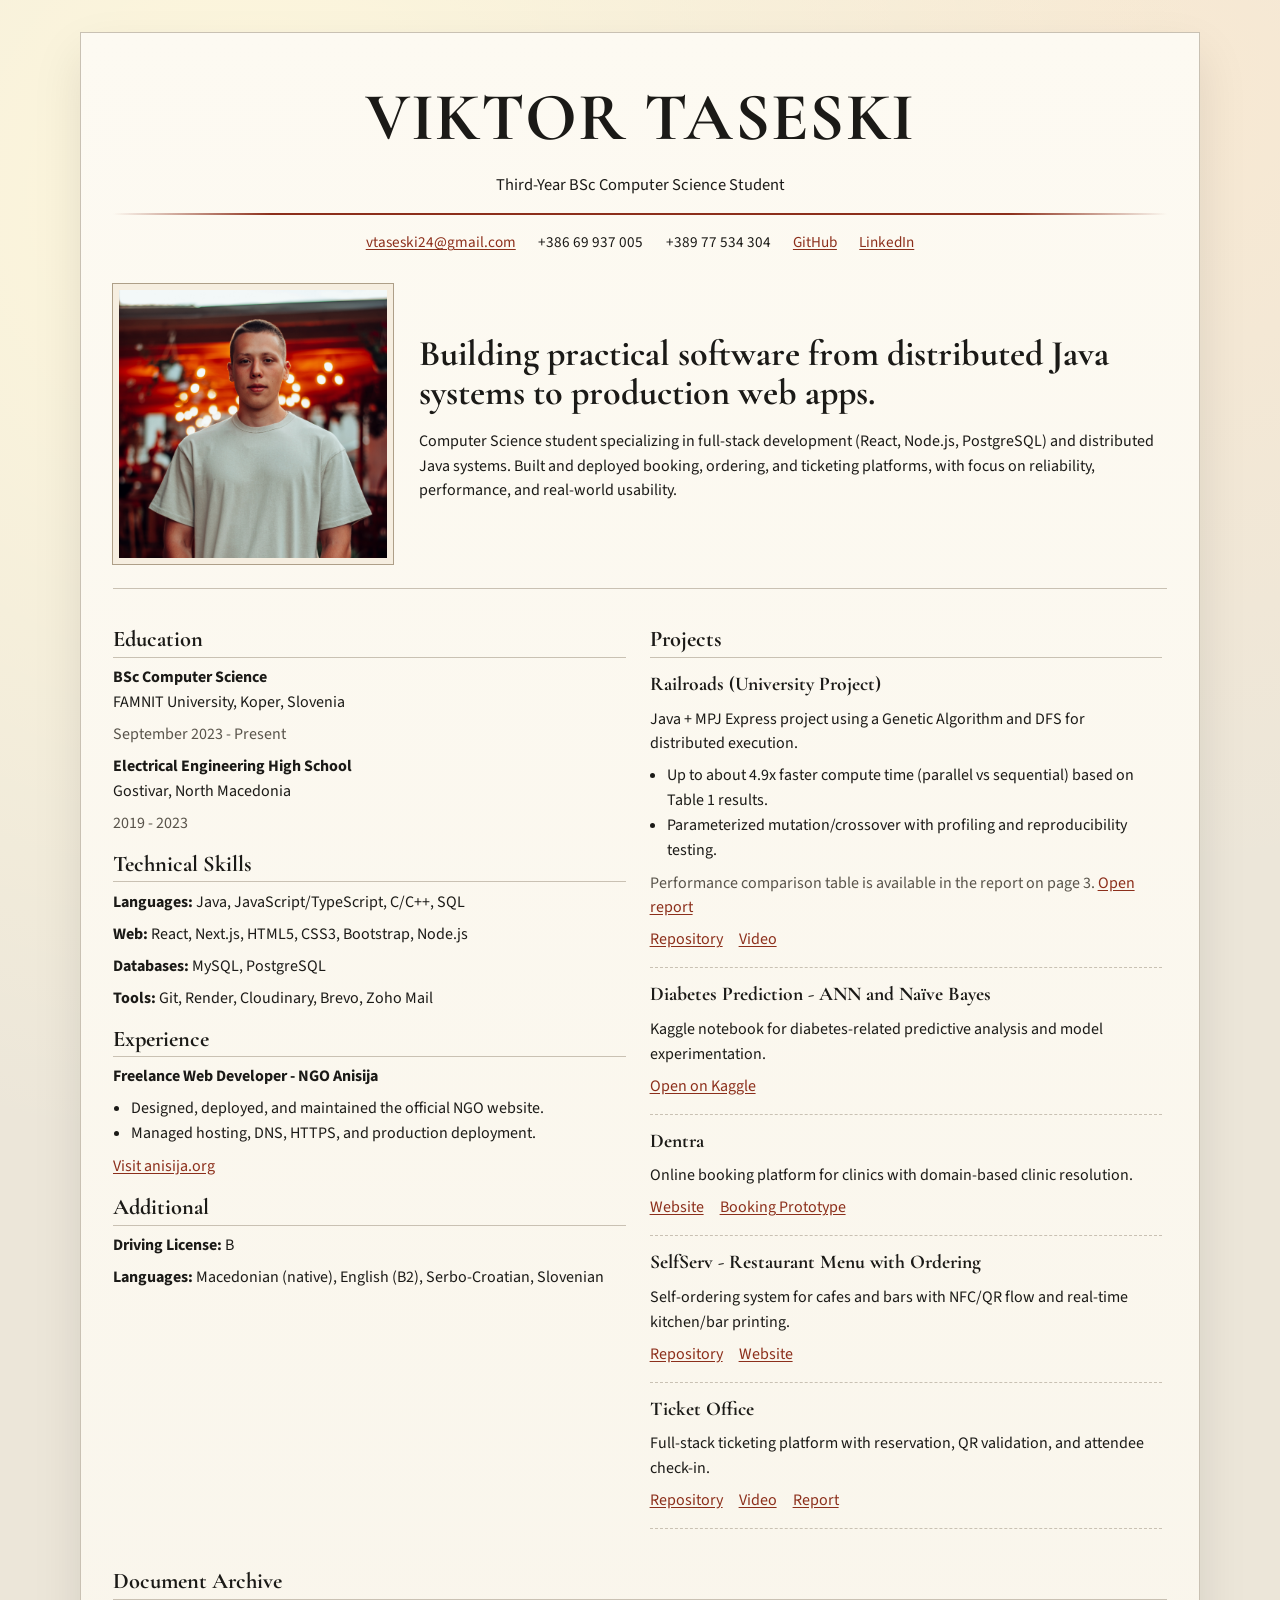
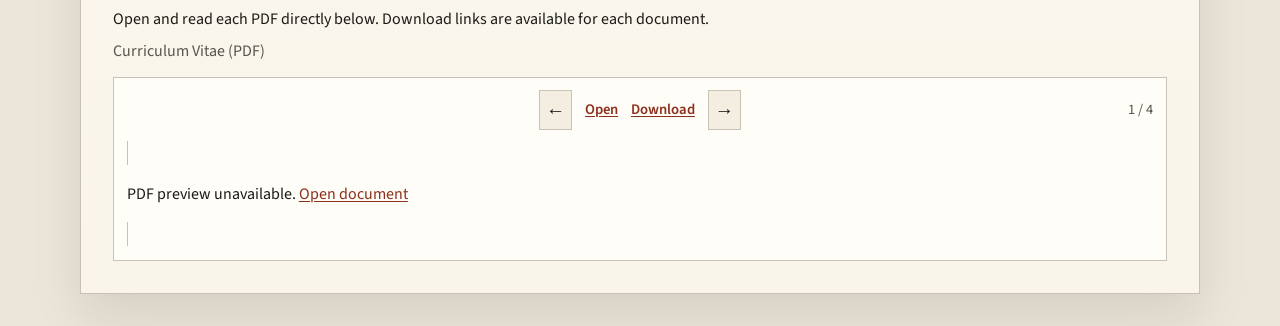
==== index.html @ 5713f364 "Streamline projects presentation" ====
<!doctype html>
<html lang="en">

<head>
  <meta charset="UTF-8" />
  <meta name="viewport" content="width=device-width, initial-scale=1.0" />
  <title>Viktor Taseski | Resume</title>
  <meta name="description"
    content="Viktor Taseski - Third-year BSc Computer Science student focused on full-stack and distributed systems engineering." />
  <link rel="preconnect" href="https://fonts.googleapis.com" />
  <link rel="preconnect" href="https://fonts.gstatic.com" crossorigin />
  <link
    href="https://fonts.googleapis.com/css2?family=Cormorant+Garamond:wght@500;600;700&family=Source+Sans+3:wght@400;500;600&display=swap"
    rel="stylesheet" />
  <link rel="stylesheet" href="styles.css" />
</head>

<body>
  <main class="paper">
    <header class="masthead reveal">
      <h1>Viktor Taseski</h1>
      <p class="tagline">Third-Year BSc Computer Science Student</p>
      <div class="divider"></div>
      <div class="contact-row">
        <a href="mailto:vtaseski24@gmail.com">vtaseski24@gmail.com</a>
        <span>+386 69 937 005</span>
        <span>+389 77 534 304</span>
        <a href="https://github.com/viktortaseski" target="_blank" rel="noopener noreferrer">GitHub</a>
        <a href="https://linkedin.com/in/viktor-taseski-247a9b324" target="_blank"
          rel="noopener noreferrer">LinkedIn</a>
      </div>
    </header>

    <section class="lead reveal">
      <img src="assets/profile.jpg" alt="Portrait of Viktor Taseski" class="profile" />
      <article>
        <h2>Building practical software from distributed Java systems to production web apps.</h2>
        <p>
          Computer Science student specializing in full-stack development (React, Node.js, PostgreSQL)
          and distributed Java systems. Built and deployed booking, ordering, and ticketing platforms,
          with focus on reliability, performance, and real-world usability.
        </p>
      </article>
    </section>

    <section class="columns reveal">
      <article class="column">
        <h3>Education</h3>
        <p><strong>BSc Computer Science</strong><br />FAMNIT University, Koper, Slovenia</p>
        <p class="muted">September 2023 - Present</p>
        <p><strong>Electrical Engineering High School</strong><br />Gostivar, North Macedonia</p>
        <p class="muted">2019 - 2023</p>

        <h3>Technical Skills</h3>
        <p><strong>Languages:</strong> Java, JavaScript/TypeScript, C/C++, SQL</p>
        <p><strong>Web:</strong> React, Next.js, HTML5, CSS3, Bootstrap, Node.js</p>
        <p><strong>Databases:</strong> MySQL, PostgreSQL</p>
        <p><strong>Tools:</strong> Git, Render, Cloudinary, Brevo, Zoho Mail</p>

        <h3>Experience</h3>
        <p><strong>Freelance Web Developer - NGO Anisija</strong></p>
        <ul>
          <li>Designed, deployed, and maintained the official NGO website.</li>
          <li>Managed hosting, DNS, HTTPS, and production deployment.</li>
        </ul>
        <p class="link-row">
          <a href="https://anisija.org/" target="_blank" rel="noopener noreferrer">Visit anisija.org</a>
        </p>

        <h3>Additional</h3>
        <p><strong>Driving License:</strong> B</p>
        <p><strong>Languages:</strong> Macedonian (native), English (B2), Serbo-Croatian, Slovenian</p>
      </article>

      <article class="column">
        <h3>Projects</h3>
        <div class="project">
          <h4>Railroads (University Project)</h4>
          <p>Java + MPJ Express project using a Genetic Algorithm and DFS for distributed execution.</p>
          <ul>
            <li>Up to about 4.9x faster compute time (parallel vs sequential) based on Table 1 results.</li>
            <li>Parameterized mutation/crossover with profiling and reproducibility testing.</li>
          </ul>
          <p class="muted">
            Performance comparison table is available in the report on page 3.
            <a href="assets/docs/Report_Railroads.pdf#page=3" target="_blank" rel="noopener noreferrer">Open report</a>
          </p>
          <p class="link-row">
            <a href="https://github.com/viktortaseski/Railroads" target="_blank"
              rel="noopener noreferrer">Repository</a>
            <a href="https://www.youtube.com/watch?v=1HUcuTYmTCM" target="_blank" rel="noopener noreferrer">Video</a>
          </p>
        </div>

        <div class="project">
          <h4>Diabetes Prediction - ANN and Naïve Bayes</h4>
          <p>Kaggle notebook for diabetes-related predictive analysis and model experimentation.</p>
          <p class="link-row">
            <a href="https://www.kaggle.com/code/viktortaseski/diabetes-osupr" target="_blank"
              rel="noopener noreferrer">Open on Kaggle</a>
          </p>
        </div>

        <div class="project">
          <h4>Dentra</h4>
          <p>Online booking platform for clinics with domain-based clinic resolution.</p>
          <p class="link-row">
            <a href="https://www.dentra.mk/" target="_blank" rel="noopener noreferrer">Website</a>
            <a href="https://vivadent.onrender.com/" target="_blank" rel="noopener noreferrer">Booking Prototype</a>
          </p>
        </div>

        <div class="project">
          <h4>SelfServ - Restaurant Menu with Ordering</h4>
          <p>Self-ordering system for cafes and bars with NFC/QR flow and real-time kitchen/bar printing.</p>
          <p class="link-row">
            <a href="https://github.com/viktortaseski/SelfServ" target="_blank" rel="noopener noreferrer">Repository</a>
            <a href="https://selfserv-web.onrender.com/?token=TzqCtkeq4Hy5r5C6" target="_blank"
              rel="noopener noreferrer">Website</a>
          </p>
        </div>

        <div class="project">
          <h4>Ticket Office</h4>
          <p>Full-stack ticketing platform with reservation, QR validation, and attendee check-in.</p>
          <p class="link-row">
            <a href="https://github.com/viktortaseski/TicketOffice" target="_blank"
              rel="noopener noreferrer">Repository</a>
            <a href="https://www.youtube.com/watch?v=tvQAwN2jHxw" target="_blank" rel="noopener noreferrer">Video</a>
            <a href="assets/docs/TicketOffice_Report.pdf" target="_blank" rel="noopener noreferrer">Report</a>
          </p>
        </div>
      </article>
    </section>

    <section class="documents reveal">
      <div class="documents-intro">
        <h3>Document Archive</h3>
        <p>Open and read each PDF directly below. Download links are available for each document.</p>
        <p class="muted" id="doc-title">Curriculum Vitae (PDF)</p>
      </div>
      <article class="doc-carousel" id="doc-carousel">
        <div class="doc-tools">
          <button class="doc-nav" id="doc-prev" type="button" aria-label="Previous PDF">&#8592;</button>
          <a id="doc-open" href="assets/docs/Viktor_Taseski_CV.pdf" target="_blank" rel="noopener noreferrer">Open</a>
          <a id="doc-download" href="assets/docs/Viktor_Taseski_CV.pdf" download="Viktor_Taseski_CV.pdf">Download</a>
          <button class="doc-nav" id="doc-next" type="button" aria-label="Next PDF">&#8594;</button>
          <span class="doc-count" id="doc-count">1 / 4</span>
        </div>
        <object id="doc-viewer" data="assets/docs/Viktor_Taseski_CV.pdf" type="application/pdf" class="pdf-viewer">
          <p>
            PDF preview unavailable.
            <a id="doc-fallback-link" href="assets/docs/Viktor_Taseski_CV.pdf" target="_blank"
              rel="noopener noreferrer">Open document</a>
          </p>
        </object>
      </article>
    </section>
  </main>

  <script>
    (function () {
      const docs = [
        {
          title: "Curriculum Vitae (PDF)",
          url: "assets/docs/Viktor_Taseski_CV.pdf",
          filename: "Viktor_Taseski_CV.pdf"
        },
        {
          title: "Court Case Management System - SRS (PDF)",
          url: "assets/docs/SRS_Court_Case_Management_System.pdf",
          filename: "SRS_Court_Case_Management_System.pdf"
        },
        {
          title: "Railroads - Project Report (PDF)",
          url: "assets/docs/Report_Railroads.pdf",
          filename: "Report_Railroads.pdf"
        },
        {
          title: "Ticket Office - Project Report (PDF)",
          url: "assets/docs/TicketOffice_Report.pdf",
          filename: "TicketOffice_Report.pdf"
        }
      ];

      const viewer = document.getElementById("doc-viewer");
      const title = document.getElementById("doc-title");
      const open = document.getElementById("doc-open");
      const download = document.getElementById("doc-download");
      const count = document.getElementById("doc-count");
      const fallback = document.getElementById("doc-fallback-link");
      const prev = document.getElementById("doc-prev");
      const next = document.getElementById("doc-next");
      const carousel = document.getElementById("doc-carousel");

      let current = 0;
      let touchStartX = null;
      const swipeThreshold = 45;

      function render(index) {
        const doc = docs[index];
        viewer.setAttribute("data", doc.url);
        title.textContent = doc.title;
        open.setAttribute("href", doc.url);
        download.setAttribute("href", doc.url);
        download.setAttribute("download", doc.filename);
        fallback.setAttribute("href", doc.url);
        count.textContent = (index + 1) + " / " + docs.length;
      }

      function shift(step) {
        current = (current + step + docs.length) % docs.length;
        render(current);
      }

      prev.addEventListener("click", function () {
        shift(-1);
      });

      next.addEventListener("click", function () {
        shift(1);
      });

      carousel.addEventListener("touchstart", function (event) {
        touchStartX = event.changedTouches[0].screenX;
      }, { passive: true });

      carousel.addEventListener("touchend", function (event) {
        if (touchStartX === null) {
          return;
        }
        const delta = event.changedTouches[0].screenX - touchStartX;
        if (Math.abs(delta) > swipeThreshold) {
          shift(delta > 0 ? -1 : 1);
        }
        touchStartX = null;
      }, { passive: true });
    })();
  </script>
</body>

</html>
---- styles.css ----
:root {
  --paper: #f9f5eb;
  --ink: #1b1a17;
  --muted: #59544b;
  --accent: #8c2f1b;
  --border: #c9c1b3;
  --shadow: rgba(16, 13, 10, 0.1);
}

* {
  box-sizing: border-box;
}

body {
  margin: 0;
  color: var(--ink);
  background:
    radial-gradient(circle at 20% 10%, #fff8dd 0%, transparent 48%),
    radial-gradient(circle at 90% 5%, #f8e9d3 0%, transparent 36%),
    #ece6d9;
  font-family: "Source Sans 3", "Trebuchet MS", sans-serif;
  line-height: 1.55;
}

.paper {
  width: min(1120px, 92vw);
  margin: 2rem auto;
  padding: 2rem;
  background: linear-gradient(180deg, #fdfaf2 0%, var(--paper) 100%);
  border: 1px solid var(--border);
  box-shadow: 0 22px 46px var(--shadow);
}

.masthead {
  text-align: center;
}

.edition {
  margin: 0;
  letter-spacing: 0.14em;
  text-transform: uppercase;
  color: var(--muted);
  font-size: 0.78rem;
}

h1,
h2,
h3,
h4 {
  font-family: "Cormorant Garamond", Georgia, serif;
  margin: 0;
}

h1 {
  font-size: clamp(2.4rem, 5.3vw, 4.4rem);
  letter-spacing: 0.02em;
  text-transform: uppercase;
}

.tagline {
  margin: 0.2rem 0 0;
  font-size: 1.03rem;
}

.divider {
  height: 2px;
  background: linear-gradient(90deg, transparent 0%, var(--accent) 15%, var(--accent) 85%, transparent 100%);
  margin: 0.9rem 0 1rem;
}

.contact-row {
  display: flex;
  flex-wrap: wrap;
  justify-content: center;
  gap: 0.8rem 1.4rem;
  font-size: 0.95rem;
}

a {
  color: var(--accent);
  text-underline-offset: 2px;
}

.lead {
  margin-top: 1.8rem;
  display: grid;
  grid-template-columns: minmax(220px, 280px) 1fr;
  gap: 1.6rem;
  align-items: center;
  padding-bottom: 1.5rem;
  border-bottom: 1px solid var(--border);
}

.profile {
  width: 100%;
  max-width: 280px;
  aspect-ratio: 1 / 1;
  object-fit: cover;
  object-position: center;
  border: 6px solid #f3ebdc;
  outline: 1px solid #ad9e86;
  filter: saturate(0.95) contrast(1.03);
}

.kicker {
  margin: 0;
  font-size: 0.8rem;
  letter-spacing: 0.1em;
  text-transform: uppercase;
  color: var(--muted);
}

.lead h2 {
  margin-top: 0.35rem;
  font-size: clamp(1.55rem, 3.3vw, 2.25rem);
  line-height: 1.1;
}

.columns {
  margin-top: 1.4rem;
  display: grid;
  grid-template-columns: repeat(2, minmax(0, 1fr));
  gap: 1.2rem;
}

.column {
  padding-right: 0.3rem;
}

.column h3 {
  margin: 0.7rem 0 0.3rem;
  font-size: 1.4rem;
  border-bottom: 1px solid var(--border);
}

.column p {
  margin: 0.45rem 0;
}

.muted {
  color: var(--muted);
}

.project {
  margin: 0.7rem 0;
  padding-bottom: 0.5rem;
  border-bottom: 1px dashed var(--border);
}

.project h4,
.doc-head h4 {
  font-size: 1.22rem;
}

.project ul,
.column ul {
  margin: 0.3rem 0 0.5rem 1.1rem;
  padding: 0;
}

.link-row {
  display: flex;
  flex-wrap: wrap;
  gap: 0.65rem 1rem;
}

.documents {
  margin-top: 1.5rem;
}

.documents-intro {
  margin-bottom: 0.8rem;
}

.documents-intro h3 {
  margin: 0 0 0.3rem;
  font-size: 1.4rem;
  border-bottom: 1px solid var(--border);
}

.documents-intro p {
  margin: 0.45rem 0;
}

.doc-carousel {
  border: 1px solid var(--border);
  background: #fffdf8;
  padding: 0.8rem;
}

.doc-head {
  display: grid;
  grid-template-columns: 44px 1fr 44px;
  align-items: center;
  gap: 0.7rem;
  margin-bottom: 0.65rem;
}

.doc-nav {
  border: 1px solid var(--border);
  background: #f4eee1;
  color: var(--ink);
  cursor: pointer;
  height: 40px;
  font-size: 1.2rem;
  line-height: 1;
}

.doc-nav:hover {
  background: #ede3d0;
}

.doc-tools {
  display: grid;
  grid-template-columns: 1fr auto auto auto auto 1fr;
  align-items: center;
  column-gap: 0.8rem;
  row-gap: 0.5rem;
  margin-bottom: 0.65rem;
}

.doc-tools a {
  white-space: nowrap;
  font-size: 0.92rem;
  font-weight: 600;
}

.doc-tools> :nth-child(1) {
  grid-column: 2;
}

.doc-tools> :nth-child(2) {
  grid-column: 3;
}

.doc-tools> :nth-child(3) {
  grid-column: 4;
}

.doc-tools> :nth-child(4) {
  grid-column: 5;
}

.doc-count {
  grid-column: 6;
  justify-self: end;
  margin-left: 0;
  font-size: 0.9rem;
  color: var(--muted);
}

.pdf-viewer {
  width: 100%;
  height: 800px;
  border: 1px solid var(--border);
  background: #f5f0e5;
}

.reveal {
  opacity: 0;
  transform: translateY(8px);
  animation: reveal 0.55s ease forwards;
}

.lead.reveal {
  animation-delay: 0.12s;
}

.columns.reveal {
  animation-delay: 0.22s;
}

.documents.reveal {
  animation-delay: 0.32s;
}

@keyframes reveal {
  to {
    opacity: 1;
    transform: translateY(0);
  }
}

@media (max-width: 1024px) {
  .columns {
    grid-template-columns: repeat(2, minmax(0, 1fr));
  }
}

@media (max-width: 760px) {
  .paper {
    margin: 1rem auto;
    padding: 1.05rem;
  }

  .lead {
    grid-template-columns: 1fr;
    justify-items: center;
    text-align: center;
  }

  .columns {
    grid-template-columns: 1fr;
  }

  .contact-row {
    gap: 0.3rem 0.8rem;
  }

  .doc-head {
    grid-template-columns: 38px 1fr 38px;
  }

  .pdf-viewer {
    height: 460px;
  }

  .doc-count {
    grid-column: 1 / -1;
    justify-self: end;
  }
}
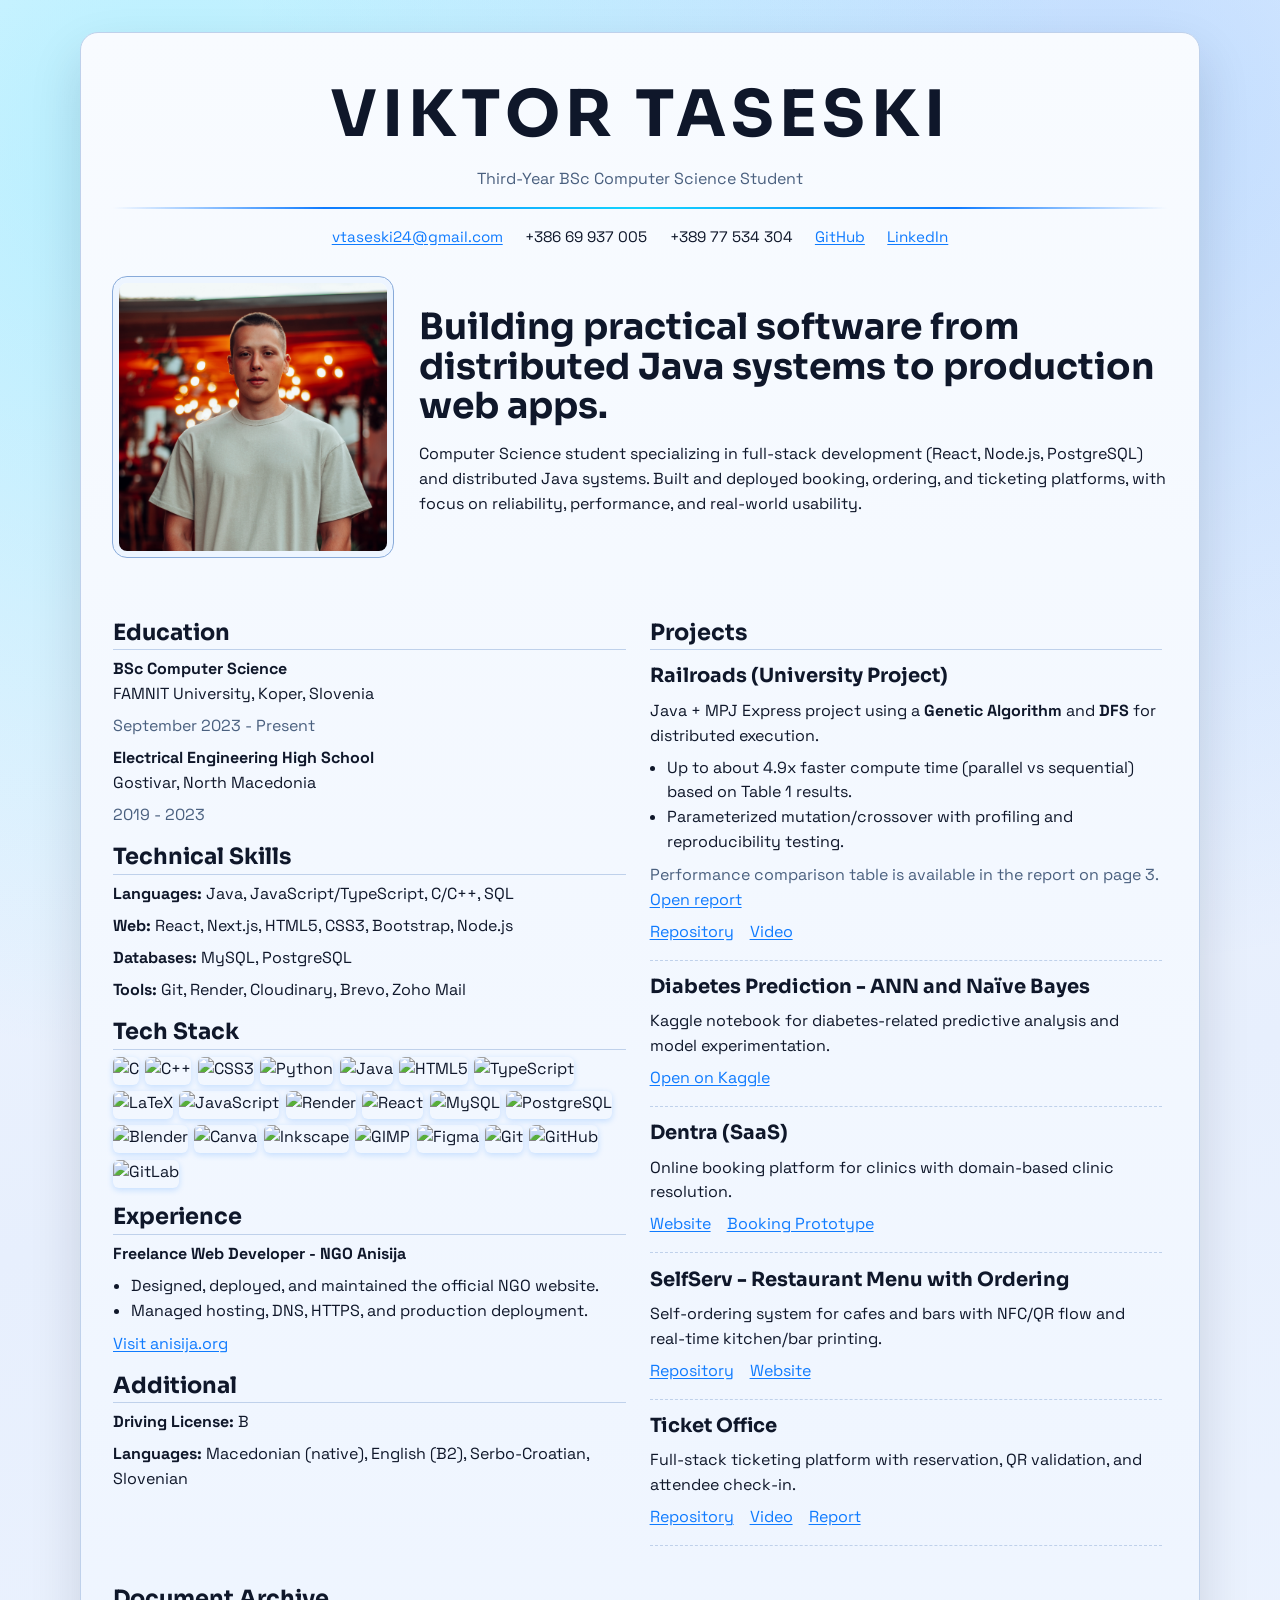
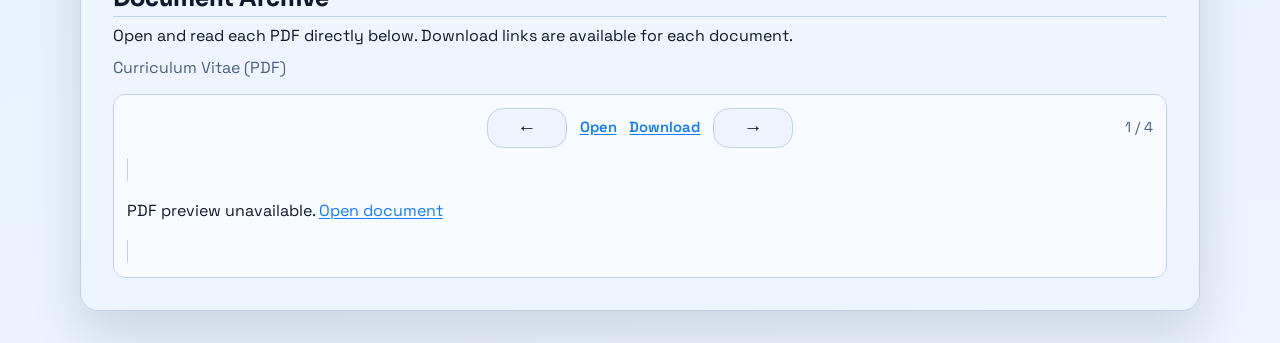
==== commit 34536e80: "new version" ====
--- a/index.html
+++ b/index.html
@@ -10,7 +10,7 @@
   <link rel="preconnect" href="https://fonts.googleapis.com" />
   <link rel="preconnect" href="https://fonts.gstatic.com" crossorigin />
   <link
-    href="https://fonts.googleapis.com/css2?family=Cormorant+Garamond:wght@500;600;700&family=Source+Sans+3:wght@400;500;600&display=swap"
+    href="https://fonts.googleapis.com/css2?family=Sora:wght@500;600;700&family=Space+Grotesk:wght@400;500;600&display=swap"
     rel="stylesheet" />
   <link rel="stylesheet" href="styles.css" />
 </head>
@@ -57,6 +57,73 @@
         <p><strong>Databases:</strong> MySQL, PostgreSQL</p>
         <p><strong>Tools:</strong> Git, Render, Cloudinary, Brevo, Zoho Mail</p>
 
+        <h3>Tech Stack</h3>
+        <div class="tech-stack-badges" aria-label="Tech stack badges">
+          <img class="tech-badge"
+            src="https://img.shields.io/badge/c-%2300599C.svg?style=for-the-badge&logo=c&logoColor=white" alt="C"
+            loading="lazy" />
+          <img class="tech-badge"
+            src="https://img.shields.io/badge/c++-%2300599C.svg?style=for-the-badge&logo=c%2B%2B&logoColor=white"
+            alt="C++" loading="lazy" />
+          <img class="tech-badge"
+            src="https://img.shields.io/badge/css3-%231572B6.svg?style=for-the-badge&logo=css3&logoColor=white"
+            alt="CSS3" loading="lazy" />
+          <img class="tech-badge"
+            src="https://img.shields.io/badge/python-3670A0?style=for-the-badge&logo=python&logoColor=ffdd54"
+            alt="Python" loading="lazy" />
+          <img class="tech-badge"
+            src="https://img.shields.io/badge/java-%23ED8B00.svg?style=for-the-badge&logo=openjdk&logoColor=white"
+            alt="Java" loading="lazy" />
+          <img class="tech-badge"
+            src="https://img.shields.io/badge/html5-%23E34F26.svg?style=for-the-badge&logo=html5&logoColor=white"
+            alt="HTML5" loading="lazy" />
+          <img class="tech-badge"
+            src="https://img.shields.io/badge/typescript-%23007ACC.svg?style=for-the-badge&logo=typescript&logoColor=white"
+            alt="TypeScript" loading="lazy" />
+          <img class="tech-badge"
+            src="https://img.shields.io/badge/latex-%23008080.svg?style=for-the-badge&logo=latex&logoColor=white"
+            alt="LaTeX" loading="lazy" />
+          <img class="tech-badge"
+            src="https://img.shields.io/badge/javascript-%23323330.svg?style=for-the-badge&logo=javascript&logoColor=%23F7DF1E"
+            alt="JavaScript" loading="lazy" />
+          <img class="tech-badge"
+            src="https://img.shields.io/badge/Render-%46E3B7.svg?style=for-the-badge&logo=render&logoColor=white"
+            alt="Render" loading="lazy" />
+          <img class="tech-badge"
+            src="https://img.shields.io/badge/react-%2320232a.svg?style=for-the-badge&logo=react&logoColor=%2361DAFB"
+            alt="React" loading="lazy" />
+          <img class="tech-badge"
+            src="https://img.shields.io/badge/mysql-4479A1.svg?style=for-the-badge&logo=mysql&logoColor=white"
+            alt="MySQL" loading="lazy" />
+          <img class="tech-badge"
+            src="https://img.shields.io/badge/postgres-%23316192.svg?style=for-the-badge&logo=postgresql&logoColor=white"
+            alt="PostgreSQL" loading="lazy" />
+          <img class="tech-badge"
+            src="https://img.shields.io/badge/blender-%23F5792A.svg?style=for-the-badge&logo=blender&logoColor=white"
+            alt="Blender" loading="lazy" />
+          <img class="tech-badge"
+            src="https://img.shields.io/badge/Canva-%2300C4CC.svg?style=for-the-badge&logo=Canva&logoColor=white"
+            alt="Canva" loading="lazy" />
+          <img class="tech-badge"
+            src="https://img.shields.io/badge/Inkscape-e0e0e0?style=for-the-badge&logo=inkscape&logoColor=080A13"
+            alt="Inkscape" loading="lazy" />
+          <img class="tech-badge"
+            src="https://img.shields.io/badge/Gimp-657D8B?style=for-the-badge&logo=gimp&logoColor=FFFFFF" alt="GIMP"
+            loading="lazy" />
+          <img class="tech-badge"
+            src="https://img.shields.io/badge/figma-%23F24E1E.svg?style=for-the-badge&logo=figma&logoColor=white"
+            alt="Figma" loading="lazy" />
+          <img class="tech-badge"
+            src="https://img.shields.io/badge/git-%23F05033.svg?style=for-the-badge&logo=git&logoColor=white" alt="Git"
+            loading="lazy" />
+          <img class="tech-badge"
+            src="https://img.shields.io/badge/github-%23121011.svg?style=for-the-badge&logo=github&logoColor=white"
+            alt="GitHub" loading="lazy" />
+          <img class="tech-badge"
+            src="https://img.shields.io/badge/gitlab-%23181717.svg?style=for-the-badge&logo=gitlab&logoColor=white"
+            alt="GitLab" loading="lazy" />
+        </div>
+
         <h3>Experience</h3>
         <p><strong>Freelance Web Developer - NGO Anisija</strong></p>
         <ul>
@@ -76,7 +143,7 @@
         <h3>Projects</h3>
         <div class="project">
           <h4>Railroads (University Project)</h4>
-          <p>Java + MPJ Express project using a Genetic Algorithm and DFS for distributed execution.</p>
+          <p>Java + MPJ Express project using a <strong>Genetic Algorithm</strong> and <strong>DFS</strong> for distributed execution.</p>
           <ul>
             <li>Up to about 4.9x faster compute time (parallel vs sequential) based on Table 1 results.</li>
             <li>Parameterized mutation/crossover with profiling and reproducibility testing.</li>
@@ -102,7 +169,7 @@
         </div>
 
         <div class="project">
-          <h4>Dentra</h4>
+          <h4>Dentra (SaaS)</h4>
           <p>Online booking platform for clinics with domain-based clinic resolution.</p>
           <p class="link-row">
             <a href="https://www.dentra.mk/" target="_blank" rel="noopener noreferrer">Website</a>
@@ -239,4 +306,4 @@
   </script>
 </body>
 
-</html>+</html>
--- a/styles.css
+++ b/styles.css
@@ -1,10 +1,11 @@
 :root {
-  --paper: #f9f5eb;
-  --ink: #1b1a17;
-  --muted: #59544b;
-  --accent: #8c2f1b;
-  --border: #c9c1b3;
-  --shadow: rgba(16, 13, 10, 0.1);
+  --paper: #edf4ff;
+  --ink: #0f172a;
+  --muted: #4a607f;
+  --accent: #0f7bff;
+  --accent-2: #12d6ff;
+  --border: #bfd1eb;
+  --shadow: rgba(9, 20, 41, 0.14);
 }
 
 * {
@@ -15,10 +16,10 @@
   margin: 0;
   color: var(--ink);
   background:
-    radial-gradient(circle at 20% 10%, #fff8dd 0%, transparent 48%),
-    radial-gradient(circle at 90% 5%, #f8e9d3 0%, transparent 36%),
-    #ece6d9;
-  font-family: "Source Sans 3", "Trebuchet MS", sans-serif;
+    radial-gradient(circle at 14% 8%, rgba(18, 214, 255, 0.28) 0%, transparent 43%),
+    radial-gradient(circle at 86% 6%, rgba(15, 123, 255, 0.22) 0%, transparent 40%),
+    linear-gradient(170deg, #f4f9ff 0%, #e7effd 58%, #edf4ff 100%);
+  font-family: "Space Grotesk", "Segoe UI", "Trebuchet MS", sans-serif;
   line-height: 1.55;
 }
 
@@ -26,9 +27,10 @@
   width: min(1120px, 92vw);
   margin: 2rem auto;
   padding: 2rem;
-  background: linear-gradient(180deg, #fdfaf2 0%, var(--paper) 100%);
+  background: linear-gradient(180deg, #f8fbff 0%, var(--paper) 100%);
   border: 1px solid var(--border);
-  box-shadow: 0 22px 46px var(--shadow);
+  border-radius: 18px;
+  box-shadow: 0 24px 52px var(--shadow);
 }
 
 .masthead {
@@ -47,24 +49,25 @@
 h2,
 h3,
 h4 {
-  font-family: "Cormorant Garamond", Georgia, serif;
+  font-family: "Sora", "Space Grotesk", sans-serif;
   margin: 0;
 }
 
 h1 {
-  font-size: clamp(2.4rem, 5.3vw, 4.4rem);
-  letter-spacing: 0.02em;
+  font-size: clamp(2.2rem, 5.1vw, 4rem);
+  letter-spacing: 0.08em;
   text-transform: uppercase;
 }
 
 .tagline {
   margin: 0.2rem 0 0;
-  font-size: 1.03rem;
+  font-size: 1rem;
+  color: var(--muted);
 }
 
 .divider {
   height: 2px;
-  background: linear-gradient(90deg, transparent 0%, var(--accent) 15%, var(--accent) 85%, transparent 100%);
+  background: linear-gradient(90deg, transparent 0%, var(--accent) 20%, var(--accent-2) 50%, var(--accent) 80%, transparent 100%);
   margin: 0.9rem 0 1rem;
 }
 
@@ -79,6 +82,11 @@
 a {
   color: var(--accent);
   text-underline-offset: 2px;
+  transition: color 120ms ease;
+}
+
+a:hover {
+  color: #095ec7;
 }
 
 .lead {
@@ -88,7 +96,6 @@
   gap: 1.6rem;
   align-items: center;
   padding-bottom: 1.5rem;
-  border-bottom: 1px solid var(--border);
 }
 
 .profile {
@@ -97,9 +104,10 @@
   aspect-ratio: 1 / 1;
   object-fit: cover;
   object-position: center;
-  border: 6px solid #f3ebdc;
-  outline: 1px solid #ad9e86;
+  border: 6px solid #e9f2ff;
+  outline: 1px solid #86a9d9;
   filter: saturate(0.95) contrast(1.03);
+  border-radius: 14px;
 }
 
 .kicker {
@@ -158,6 +166,20 @@
   padding: 0;
 }
 
+.tech-stack-badges {
+  display: flex;
+  flex-wrap: wrap;
+  gap: 0.4rem;
+  margin: 0.45rem 0 0.7rem;
+}
+
+.tech-badge {
+  height: 28px;
+  width: auto;
+  border-radius: 6px;
+  box-shadow: 0 2px 6px rgba(15, 123, 255, 0.2);
+}
+
 .link-row {
   display: flex;
   flex-wrap: wrap;
@@ -184,8 +206,9 @@
 
 .doc-carousel {
   border: 1px solid var(--border);
-  background: #fffdf8;
+  background: #f8fbff;
   padding: 0.8rem;
+  border-radius: 12px;
 }
 
 .doc-head {
@@ -198,16 +221,18 @@
 
 .doc-nav {
   border: 1px solid var(--border);
-  background: #f4eee1;
+  background: #edf4ff;
   color: var(--ink);
   cursor: pointer;
   height: 40px;
+  width: 80px;
   font-size: 1.2rem;
   line-height: 1;
+  border-radius: 16px;
 }
 
 .doc-nav:hover {
-  background: #ede3d0;
+  background: #dceaff;
 }
 
 .doc-tools {
@@ -253,7 +278,8 @@
   width: 100%;
   height: 800px;
   border: 1px solid var(--border);
-  background: #f5f0e5;
+  background: #eef5ff;
+  border-radius: 10px;
 }
 
 .reveal {
@@ -311,6 +337,10 @@
     grid-template-columns: 38px 1fr 38px;
   }
 
+  .tech-badge {
+    height: 25px;
+  }
+
   .pdf-viewer {
     height: 460px;
   }
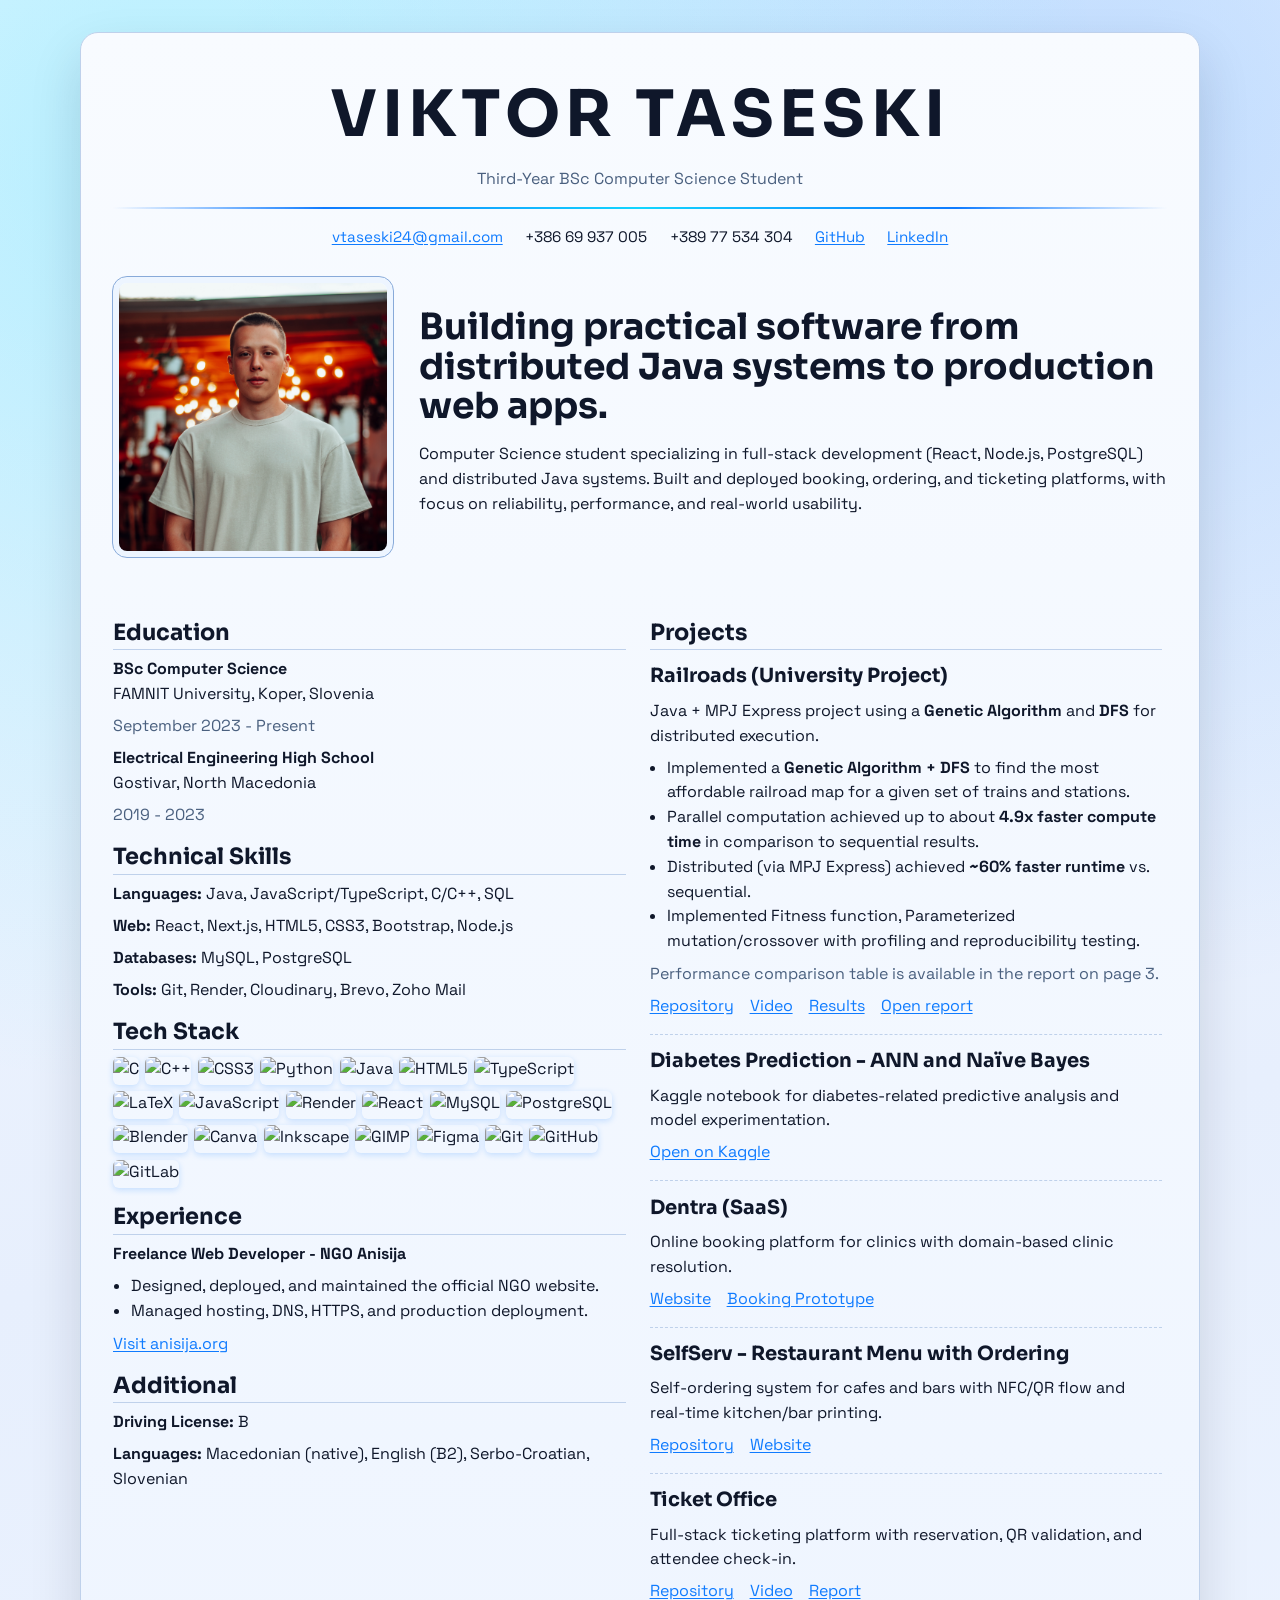
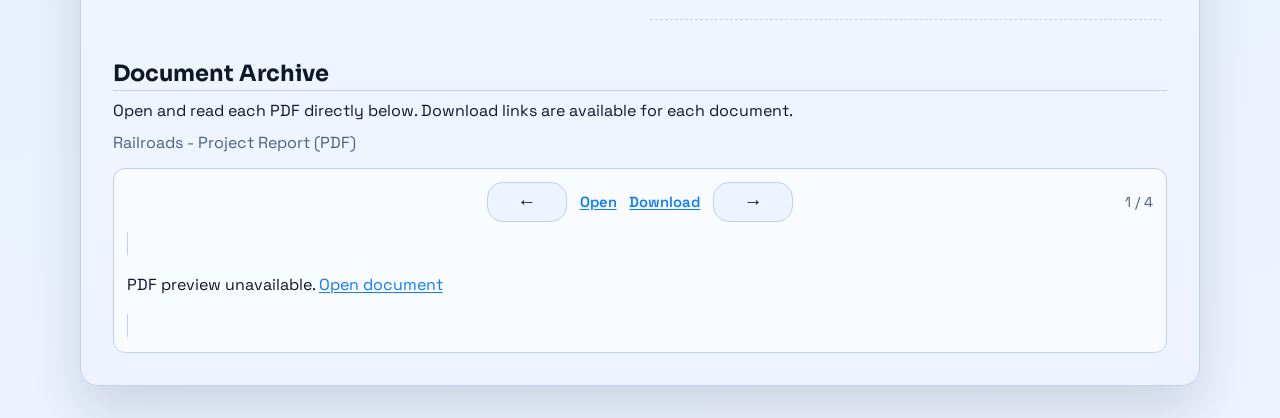
==== commit a9413d5b: "Review recent network sockets" ====
--- a/index.html
+++ b/index.html
@@ -143,19 +143,28 @@
         <h3>Projects</h3>
         <div class="project">
           <h4>Railroads (University Project)</h4>
-          <p>Java + MPJ Express project using a <strong>Genetic Algorithm</strong> and <strong>DFS</strong> for distributed execution.</p>
+          <p>Java + MPJ Express project using a <strong>Genetic Algorithm</strong> and <strong>DFS</strong> for
+            distributed execution.</p>
           <ul>
-            <li>Up to about 4.9x faster compute time (parallel vs sequential) based on Table 1 results.</li>
-            <li>Parameterized mutation/crossover with profiling and reproducibility testing.</li>
+            <li>Implemented a <b>Genetic Algorithm + DFS</b> to find the most affordable railroad map for a given set of
+              trains
+              and stations.</li>
+            <li>Parallel computation achieved up to about <b>4.9x faster compute time</b> in comparison to sequential
+              results.</li>
+            <li>Distributed (via MPJ Express) achieved <b>~60% faster runtime</b> vs. sequential.</li>
+            <li>Implemented Fitness function, Parameterized mutation/crossover with profiling and reproducibility
+              testing.</li>
           </ul>
           <p class="muted">
             Performance comparison table is available in the report on page 3.
-            <a href="assets/docs/Report_Railroads.pdf#page=3" target="_blank" rel="noopener noreferrer">Open report</a>
           </p>
           <p class="link-row">
             <a href="https://github.com/viktortaseski/Railroads" target="_blank"
               rel="noopener noreferrer">Repository</a>
             <a href="https://www.youtube.com/watch?v=1HUcuTYmTCM" target="_blank" rel="noopener noreferrer">Video</a>
+            <a href="https://github.com/viktortaseski/Railroads/blob/main/results.txt" target="_blank"
+              rel="noopener noreferrer">Results</a>
+            <a href="assets/docs/Report_Railroads.pdf#page=3" target="_blank" rel="noopener noreferrer">Open report</a>
           </p>
         </div>
 
@@ -204,20 +213,20 @@
       <div class="documents-intro">
         <h3>Document Archive</h3>
         <p>Open and read each PDF directly below. Download links are available for each document.</p>
-        <p class="muted" id="doc-title">Curriculum Vitae (PDF)</p>
+        <p class="muted" id="doc-title">Railroads - Project Report (PDF)</p>
       </div>
       <article class="doc-carousel" id="doc-carousel">
         <div class="doc-tools">
           <button class="doc-nav" id="doc-prev" type="button" aria-label="Previous PDF">&#8592;</button>
-          <a id="doc-open" href="assets/docs/Viktor_Taseski_CV.pdf" target="_blank" rel="noopener noreferrer">Open</a>
-          <a id="doc-download" href="assets/docs/Viktor_Taseski_CV.pdf" download="Viktor_Taseski_CV.pdf">Download</a>
+          <a id="doc-open" href="assets/docs/Report_Railroads.pdf" target="_blank" rel="noopener noreferrer">Open</a>
+          <a id="doc-download" href="assets/docs/Report_Railroads.pdf" download="Report_Railroads.pdf">Download</a>
           <button class="doc-nav" id="doc-next" type="button" aria-label="Next PDF">&#8594;</button>
           <span class="doc-count" id="doc-count">1 / 4</span>
         </div>
-        <object id="doc-viewer" data="assets/docs/Viktor_Taseski_CV.pdf" type="application/pdf" class="pdf-viewer">
+        <object id="doc-viewer" data="assets/docs/Report_Railroads.pdf" type="application/pdf" class="pdf-viewer">
           <p>
             PDF preview unavailable.
-            <a id="doc-fallback-link" href="assets/docs/Viktor_Taseski_CV.pdf" target="_blank"
+            <a id="doc-fallback-link" href="assets/docs/Report_Railroads.pdf" target="_blank"
               rel="noopener noreferrer">Open document</a>
           </p>
         </object>
@@ -228,16 +237,6 @@
   <script>
     (function () {
       const docs = [
-        {
-          title: "Curriculum Vitae (PDF)",
-          url: "assets/docs/Viktor_Taseski_CV.pdf",
-          filename: "Viktor_Taseski_CV.pdf"
-        },
-        {
-          title: "Court Case Management System - SRS (PDF)",
-          url: "assets/docs/SRS_Court_Case_Management_System.pdf",
-          filename: "SRS_Court_Case_Management_System.pdf"
-        },
         {
           title: "Railroads - Project Report (PDF)",
           url: "assets/docs/Report_Railroads.pdf",
@@ -247,6 +246,16 @@
           title: "Ticket Office - Project Report (PDF)",
           url: "assets/docs/TicketOffice_Report.pdf",
           filename: "TicketOffice_Report.pdf"
+        },
+        {
+          title: "Court Case Management System - SRS (PDF)",
+          url: "assets/docs/SRS_Court_Case_Management_System.pdf",
+          filename: "SRS_Court_Case_Management_System.pdf"
+        },
+        {
+          title: "Curriculum Vitae (PDF)",
+          url: "assets/docs/Viktor_Taseski_CV.pdf",
+          filename: "Viktor_Taseski_CV.pdf"
         }
       ];
 
@@ -306,4 +315,4 @@
   </script>
 </body>
 
-</html>
+</html>
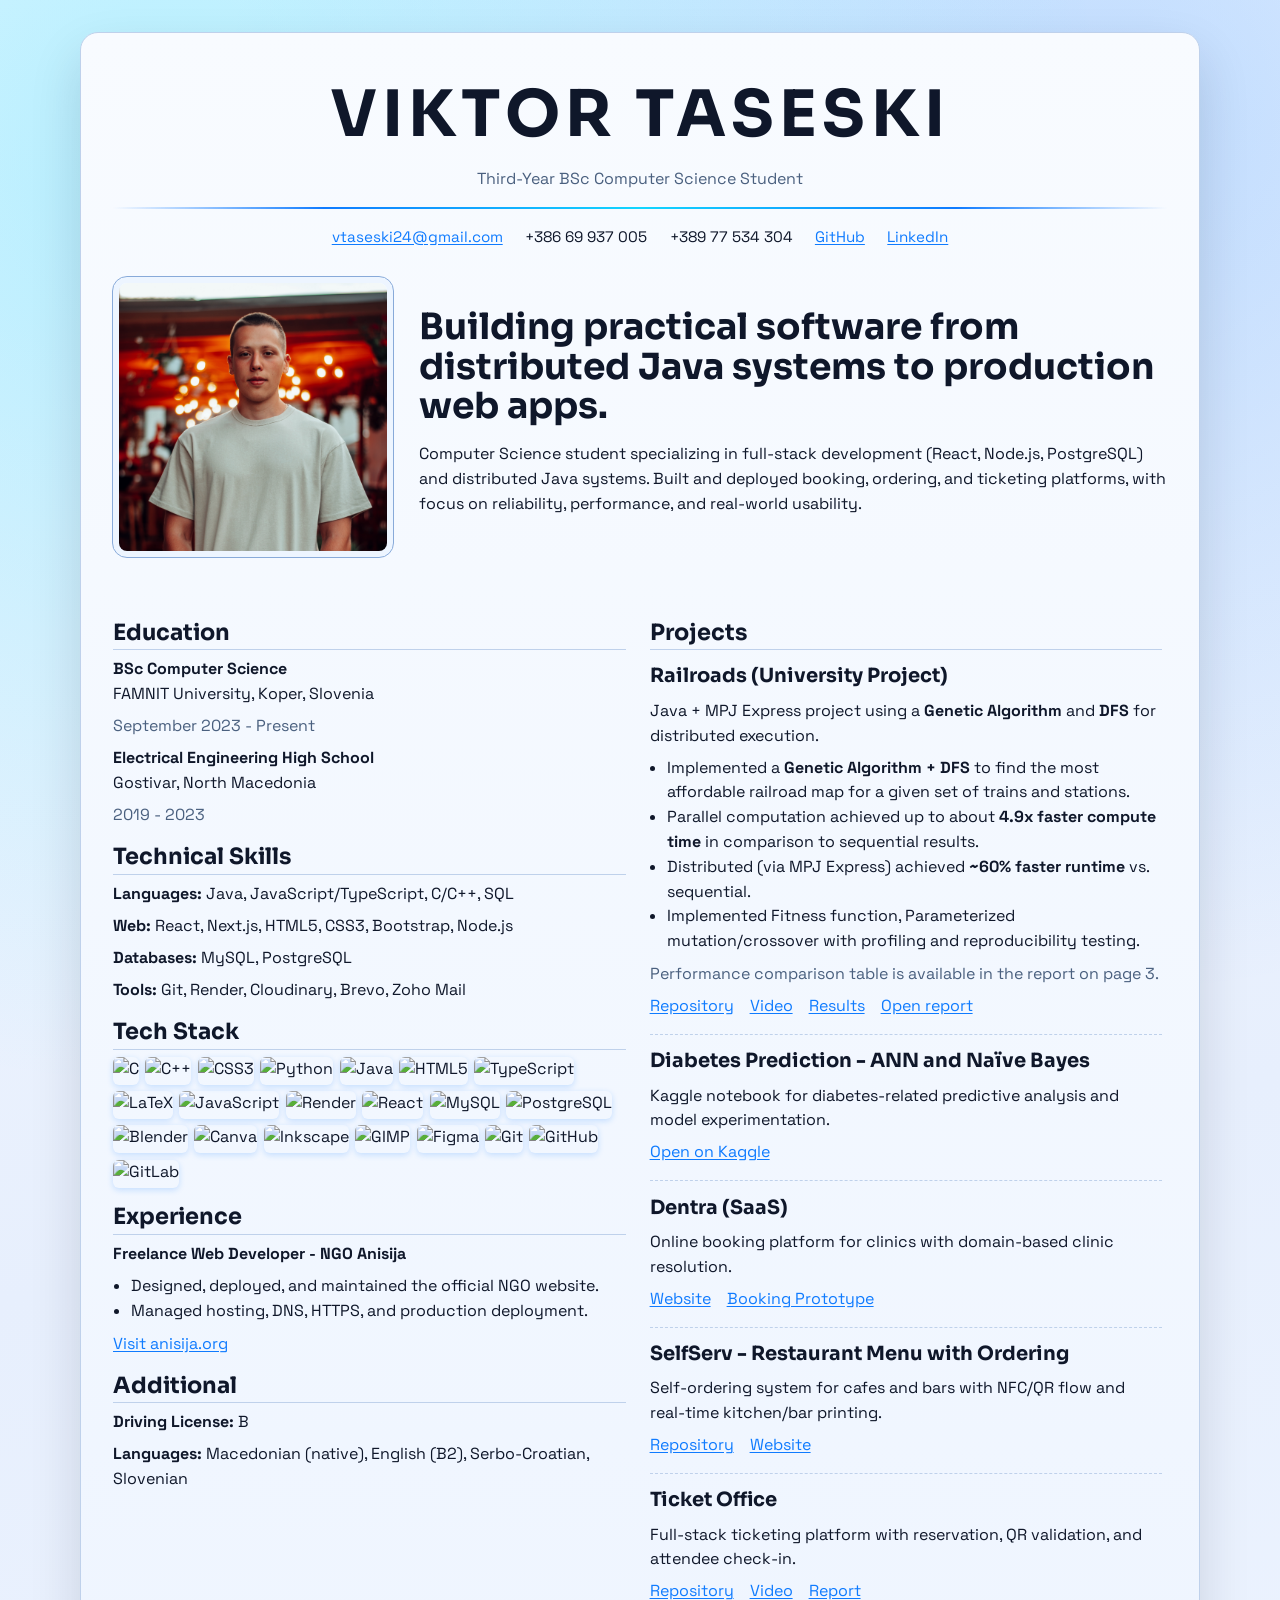
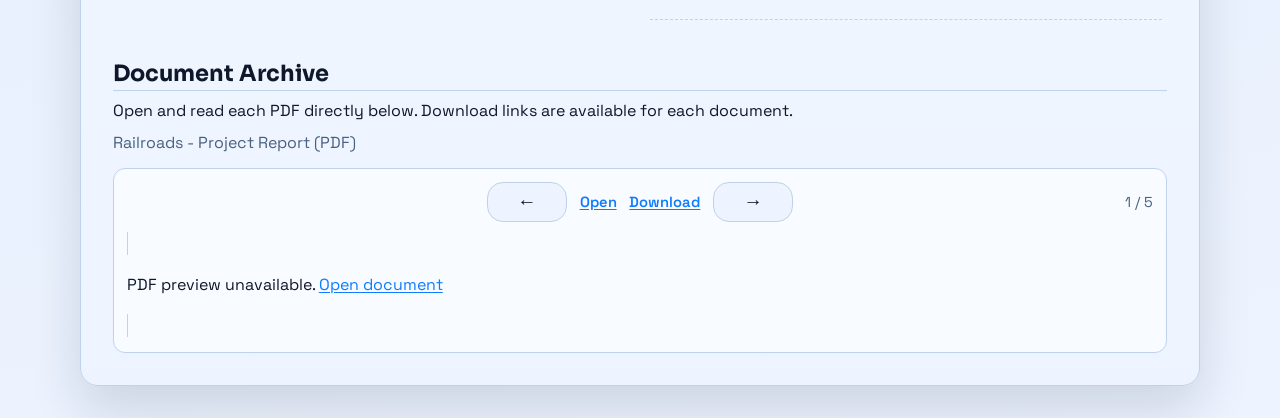
==== commit eb860b72: "Reorder document archive list" ====
--- a/index.html
+++ b/index.html
@@ -221,7 +221,7 @@
           <a id="doc-open" href="assets/docs/Report_Railroads.pdf" target="_blank" rel="noopener noreferrer">Open</a>
           <a id="doc-download" href="assets/docs/Report_Railroads.pdf" download="Report_Railroads.pdf">Download</a>
           <button class="doc-nav" id="doc-next" type="button" aria-label="Next PDF">&#8594;</button>
-          <span class="doc-count" id="doc-count">1 / 4</span>
+          <span class="doc-count" id="doc-count">1 / 5</span>
         </div>
         <object id="doc-viewer" data="assets/docs/Report_Railroads.pdf" type="application/pdf" class="pdf-viewer">
           <p>
@@ -241,6 +241,11 @@
           title: "Railroads - Project Report (PDF)",
           url: "assets/docs/Report_Railroads.pdf",
           filename: "Report_Railroads.pdf"
+        },
+        {
+          title: "Research Project: Infection Number of Cayley Graphs - Solution Report",
+          url: "assets/docs/RP_Cayley41_Solution_Report.pdf",
+          filename: "RP_Cayley41_Solution_Report.pdf"
         },
         {
           title: "Ticket Office - Project Report (PDF)",
@@ -315,4 +320,4 @@
   </script>
 </body>
 
-</html>+</html>
--- a/styles.css
+++ b/styles.css
@@ -337,6 +337,38 @@
     grid-template-columns: 38px 1fr 38px;
   }
 
+  .doc-tools {
+    grid-template-columns: repeat(4, auto);
+    justify-content: center;
+    column-gap: 0.45rem;
+    row-gap: 0.45rem;
+  }
+
+  .doc-tools > :nth-child(1) {
+    grid-column: 1;
+  }
+
+  .doc-tools > :nth-child(2) {
+    grid-column: 2;
+  }
+
+  .doc-tools > :nth-child(3) {
+    grid-column: 3;
+  }
+
+  .doc-tools > :nth-child(4) {
+    grid-column: 4;
+  }
+
+  .doc-nav {
+    width: 58px;
+    height: 36px;
+  }
+
+  .doc-tools a {
+    font-size: 0.84rem;
+  }
+
   .tech-badge {
     height: 25px;
   }
@@ -347,6 +379,6 @@
 
   .doc-count {
     grid-column: 1 / -1;
-    justify-self: end;
-  }
-}+    justify-self: center;
+  }
+}
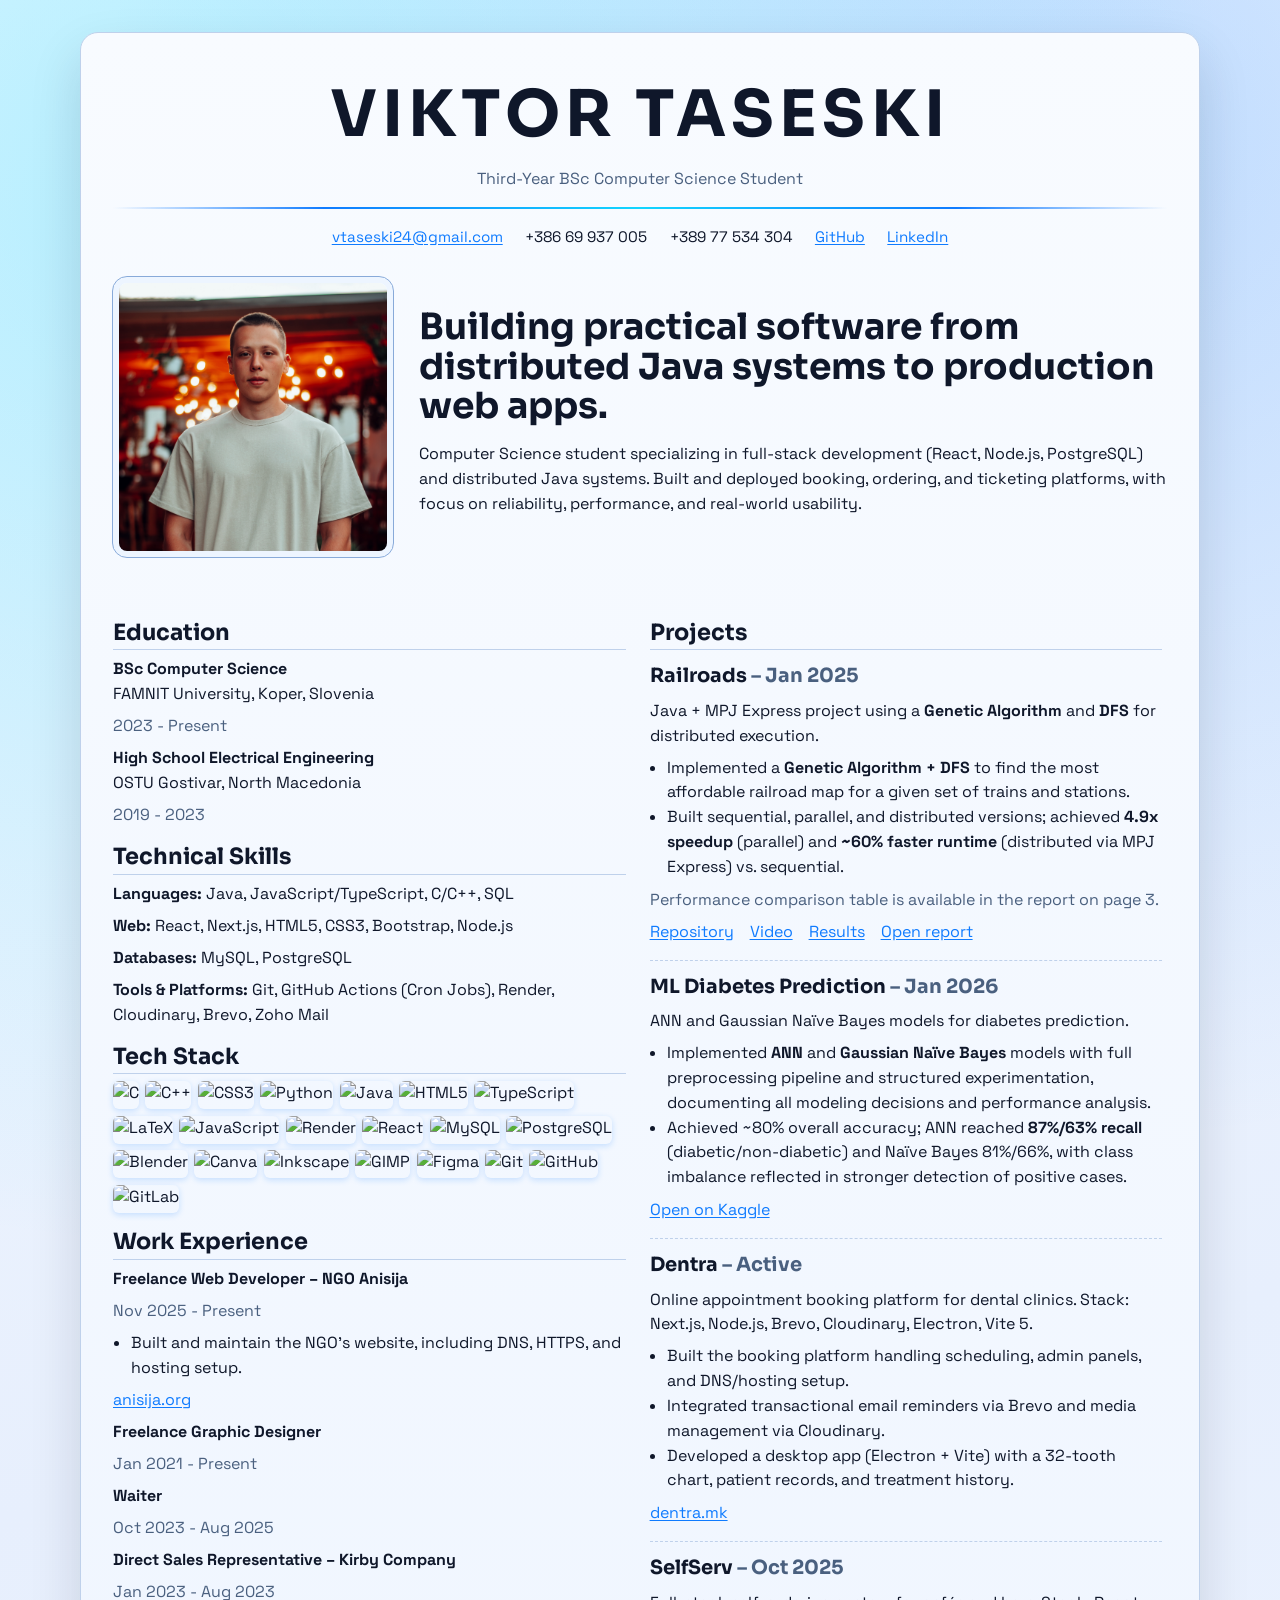
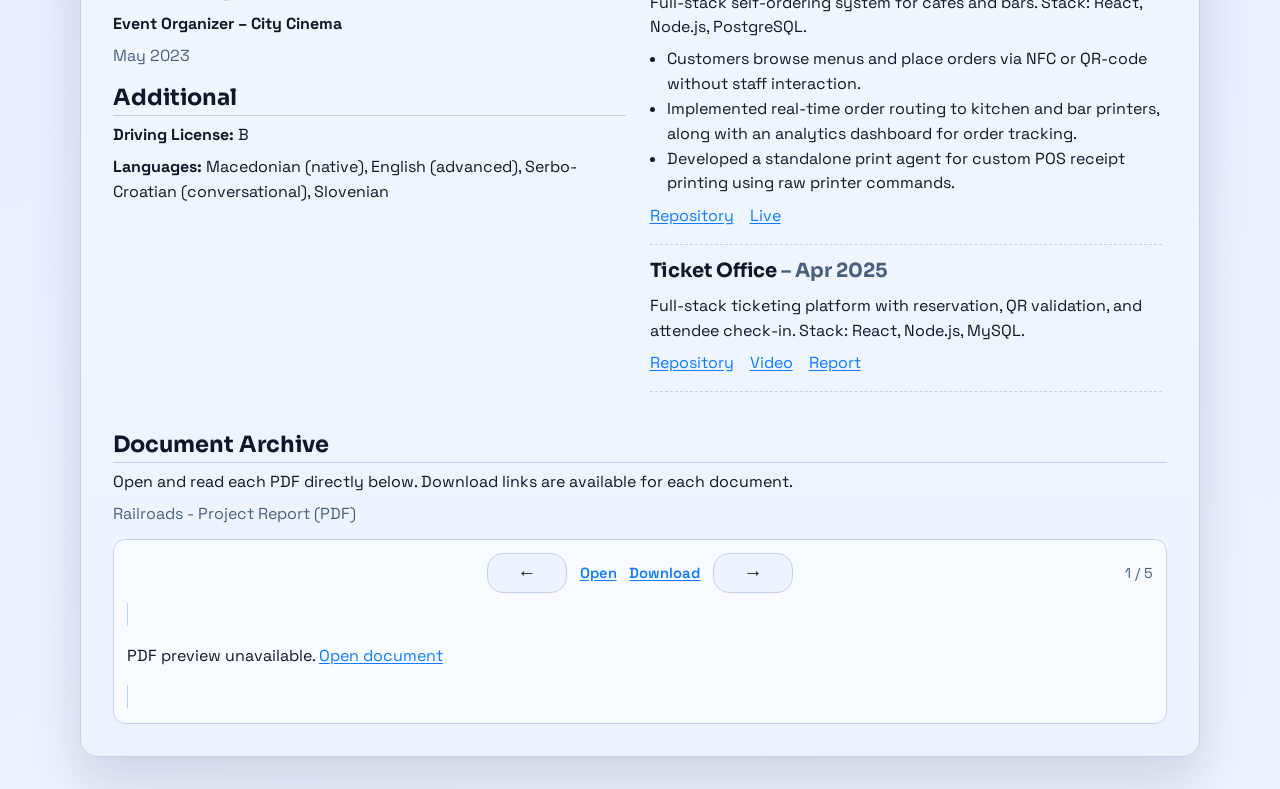
==== commit 659c37a4: "update resume content to match latest CV" ====
--- a/index.html
+++ b/index.html
@@ -1,323 +1,614 @@
 <!doctype html>
 <html lang="en">
-
-<head>
-  <meta charset="UTF-8" />
-  <meta name="viewport" content="width=device-width, initial-scale=1.0" />
-  <title>Viktor Taseski | Resume</title>
-  <meta name="description"
-    content="Viktor Taseski - Third-year BSc Computer Science student focused on full-stack and distributed systems engineering." />
-  <link rel="preconnect" href="https://fonts.googleapis.com" />
-  <link rel="preconnect" href="https://fonts.gstatic.com" crossorigin />
-  <link
-    href="https://fonts.googleapis.com/css2?family=Sora:wght@500;600;700&family=Space+Grotesk:wght@400;500;600&display=swap"
-    rel="stylesheet" />
-  <link rel="stylesheet" href="styles.css" />
-</head>
-
-<body>
-  <main class="paper">
-    <header class="masthead reveal">
-      <h1>Viktor Taseski</h1>
-      <p class="tagline">Third-Year BSc Computer Science Student</p>
-      <div class="divider"></div>
-      <div class="contact-row">
-        <a href="mailto:vtaseski24@gmail.com">vtaseski24@gmail.com</a>
-        <span>+386 69 937 005</span>
-        <span>+389 77 534 304</span>
-        <a href="https://github.com/viktortaseski" target="_blank" rel="noopener noreferrer">GitHub</a>
-        <a href="https://linkedin.com/in/viktor-taseski-247a9b324" target="_blank"
-          rel="noopener noreferrer">LinkedIn</a>
-      </div>
-    </header>
-
-    <section class="lead reveal">
-      <img src="assets/profile.jpg" alt="Portrait of Viktor Taseski" class="profile" />
-      <article>
-        <h2>Building practical software from distributed Java systems to production web apps.</h2>
-        <p>
-          Computer Science student specializing in full-stack development (React, Node.js, PostgreSQL)
-          and distributed Java systems. Built and deployed booking, ordering, and ticketing platforms,
-          with focus on reliability, performance, and real-world usability.
-        </p>
-      </article>
-    </section>
-
-    <section class="columns reveal">
-      <article class="column">
-        <h3>Education</h3>
-        <p><strong>BSc Computer Science</strong><br />FAMNIT University, Koper, Slovenia</p>
-        <p class="muted">September 2023 - Present</p>
-        <p><strong>Electrical Engineering High School</strong><br />Gostivar, North Macedonia</p>
-        <p class="muted">2019 - 2023</p>
-
-        <h3>Technical Skills</h3>
-        <p><strong>Languages:</strong> Java, JavaScript/TypeScript, C/C++, SQL</p>
-        <p><strong>Web:</strong> React, Next.js, HTML5, CSS3, Bootstrap, Node.js</p>
-        <p><strong>Databases:</strong> MySQL, PostgreSQL</p>
-        <p><strong>Tools:</strong> Git, Render, Cloudinary, Brevo, Zoho Mail</p>
-
-        <h3>Tech Stack</h3>
-        <div class="tech-stack-badges" aria-label="Tech stack badges">
-          <img class="tech-badge"
-            src="https://img.shields.io/badge/c-%2300599C.svg?style=for-the-badge&logo=c&logoColor=white" alt="C"
-            loading="lazy" />
-          <img class="tech-badge"
-            src="https://img.shields.io/badge/c++-%2300599C.svg?style=for-the-badge&logo=c%2B%2B&logoColor=white"
-            alt="C++" loading="lazy" />
-          <img class="tech-badge"
-            src="https://img.shields.io/badge/css3-%231572B6.svg?style=for-the-badge&logo=css3&logoColor=white"
-            alt="CSS3" loading="lazy" />
-          <img class="tech-badge"
-            src="https://img.shields.io/badge/python-3670A0?style=for-the-badge&logo=python&logoColor=ffdd54"
-            alt="Python" loading="lazy" />
-          <img class="tech-badge"
-            src="https://img.shields.io/badge/java-%23ED8B00.svg?style=for-the-badge&logo=openjdk&logoColor=white"
-            alt="Java" loading="lazy" />
-          <img class="tech-badge"
-            src="https://img.shields.io/badge/html5-%23E34F26.svg?style=for-the-badge&logo=html5&logoColor=white"
-            alt="HTML5" loading="lazy" />
-          <img class="tech-badge"
-            src="https://img.shields.io/badge/typescript-%23007ACC.svg?style=for-the-badge&logo=typescript&logoColor=white"
-            alt="TypeScript" loading="lazy" />
-          <img class="tech-badge"
-            src="https://img.shields.io/badge/latex-%23008080.svg?style=for-the-badge&logo=latex&logoColor=white"
-            alt="LaTeX" loading="lazy" />
-          <img class="tech-badge"
-            src="https://img.shields.io/badge/javascript-%23323330.svg?style=for-the-badge&logo=javascript&logoColor=%23F7DF1E"
-            alt="JavaScript" loading="lazy" />
-          <img class="tech-badge"
-            src="https://img.shields.io/badge/Render-%46E3B7.svg?style=for-the-badge&logo=render&logoColor=white"
-            alt="Render" loading="lazy" />
-          <img class="tech-badge"
-            src="https://img.shields.io/badge/react-%2320232a.svg?style=for-the-badge&logo=react&logoColor=%2361DAFB"
-            alt="React" loading="lazy" />
-          <img class="tech-badge"
-            src="https://img.shields.io/badge/mysql-4479A1.svg?style=for-the-badge&logo=mysql&logoColor=white"
-            alt="MySQL" loading="lazy" />
-          <img class="tech-badge"
-            src="https://img.shields.io/badge/postgres-%23316192.svg?style=for-the-badge&logo=postgresql&logoColor=white"
-            alt="PostgreSQL" loading="lazy" />
-          <img class="tech-badge"
-            src="https://img.shields.io/badge/blender-%23F5792A.svg?style=for-the-badge&logo=blender&logoColor=white"
-            alt="Blender" loading="lazy" />
-          <img class="tech-badge"
-            src="https://img.shields.io/badge/Canva-%2300C4CC.svg?style=for-the-badge&logo=Canva&logoColor=white"
-            alt="Canva" loading="lazy" />
-          <img class="tech-badge"
-            src="https://img.shields.io/badge/Inkscape-e0e0e0?style=for-the-badge&logo=inkscape&logoColor=080A13"
-            alt="Inkscape" loading="lazy" />
-          <img class="tech-badge"
-            src="https://img.shields.io/badge/Gimp-657D8B?style=for-the-badge&logo=gimp&logoColor=FFFFFF" alt="GIMP"
-            loading="lazy" />
-          <img class="tech-badge"
-            src="https://img.shields.io/badge/figma-%23F24E1E.svg?style=for-the-badge&logo=figma&logoColor=white"
-            alt="Figma" loading="lazy" />
-          <img class="tech-badge"
-            src="https://img.shields.io/badge/git-%23F05033.svg?style=for-the-badge&logo=git&logoColor=white" alt="Git"
-            loading="lazy" />
-          <img class="tech-badge"
-            src="https://img.shields.io/badge/github-%23121011.svg?style=for-the-badge&logo=github&logoColor=white"
-            alt="GitHub" loading="lazy" />
-          <img class="tech-badge"
-            src="https://img.shields.io/badge/gitlab-%23181717.svg?style=for-the-badge&logo=gitlab&logoColor=white"
-            alt="GitLab" loading="lazy" />
-        </div>
-
-        <h3>Experience</h3>
-        <p><strong>Freelance Web Developer - NGO Anisija</strong></p>
-        <ul>
-          <li>Designed, deployed, and maintained the official NGO website.</li>
-          <li>Managed hosting, DNS, HTTPS, and production deployment.</li>
-        </ul>
-        <p class="link-row">
-          <a href="https://anisija.org/" target="_blank" rel="noopener noreferrer">Visit anisija.org</a>
-        </p>
-
-        <h3>Additional</h3>
-        <p><strong>Driving License:</strong> B</p>
-        <p><strong>Languages:</strong> Macedonian (native), English (B2), Serbo-Croatian, Slovenian</p>
-      </article>
-
-      <article class="column">
-        <h3>Projects</h3>
-        <div class="project">
-          <h4>Railroads (University Project)</h4>
-          <p>Java + MPJ Express project using a <strong>Genetic Algorithm</strong> and <strong>DFS</strong> for
-            distributed execution.</p>
-          <ul>
-            <li>Implemented a <b>Genetic Algorithm + DFS</b> to find the most affordable railroad map for a given set of
-              trains
-              and stations.</li>
-            <li>Parallel computation achieved up to about <b>4.9x faster compute time</b> in comparison to sequential
-              results.</li>
-            <li>Distributed (via MPJ Express) achieved <b>~60% faster runtime</b> vs. sequential.</li>
-            <li>Implemented Fitness function, Parameterized mutation/crossover with profiling and reproducibility
-              testing.</li>
-          </ul>
-          <p class="muted">
-            Performance comparison table is available in the report on page 3.
-          </p>
-          <p class="link-row">
-            <a href="https://github.com/viktortaseski/Railroads" target="_blank"
-              rel="noopener noreferrer">Repository</a>
-            <a href="https://www.youtube.com/watch?v=1HUcuTYmTCM" target="_blank" rel="noopener noreferrer">Video</a>
-            <a href="https://github.com/viktortaseski/Railroads/blob/main/results.txt" target="_blank"
-              rel="noopener noreferrer">Results</a>
-            <a href="assets/docs/Report_Railroads.pdf#page=3" target="_blank" rel="noopener noreferrer">Open report</a>
-          </p>
-        </div>
-
-        <div class="project">
-          <h4>Diabetes Prediction - ANN and Naïve Bayes</h4>
-          <p>Kaggle notebook for diabetes-related predictive analysis and model experimentation.</p>
-          <p class="link-row">
-            <a href="https://www.kaggle.com/code/viktortaseski/diabetes-osupr" target="_blank"
-              rel="noopener noreferrer">Open on Kaggle</a>
-          </p>
-        </div>
-
-        <div class="project">
-          <h4>Dentra (SaaS)</h4>
-          <p>Online booking platform for clinics with domain-based clinic resolution.</p>
-          <p class="link-row">
-            <a href="https://www.dentra.mk/" target="_blank" rel="noopener noreferrer">Website</a>
-            <a href="https://vivadent.onrender.com/" target="_blank" rel="noopener noreferrer">Booking Prototype</a>
-          </p>
-        </div>
-
-        <div class="project">
-          <h4>SelfServ - Restaurant Menu with Ordering</h4>
-          <p>Self-ordering system for cafes and bars with NFC/QR flow and real-time kitchen/bar printing.</p>
-          <p class="link-row">
-            <a href="https://github.com/viktortaseski/SelfServ" target="_blank" rel="noopener noreferrer">Repository</a>
-            <a href="https://selfserv-web.onrender.com/?token=TzqCtkeq4Hy5r5C6" target="_blank"
-              rel="noopener noreferrer">Website</a>
-          </p>
-        </div>
-
-        <div class="project">
-          <h4>Ticket Office</h4>
-          <p>Full-stack ticketing platform with reservation, QR validation, and attendee check-in.</p>
-          <p class="link-row">
-            <a href="https://github.com/viktortaseski/TicketOffice" target="_blank"
-              rel="noopener noreferrer">Repository</a>
-            <a href="https://www.youtube.com/watch?v=tvQAwN2jHxw" target="_blank" rel="noopener noreferrer">Video</a>
-            <a href="assets/docs/TicketOffice_Report.pdf" target="_blank" rel="noopener noreferrer">Report</a>
-          </p>
-        </div>
-      </article>
-    </section>
-
-    <section class="documents reveal">
-      <div class="documents-intro">
-        <h3>Document Archive</h3>
-        <p>Open and read each PDF directly below. Download links are available for each document.</p>
-        <p class="muted" id="doc-title">Railroads - Project Report (PDF)</p>
-      </div>
-      <article class="doc-carousel" id="doc-carousel">
-        <div class="doc-tools">
-          <button class="doc-nav" id="doc-prev" type="button" aria-label="Previous PDF">&#8592;</button>
-          <a id="doc-open" href="assets/docs/Report_Railroads.pdf" target="_blank" rel="noopener noreferrer">Open</a>
-          <a id="doc-download" href="assets/docs/Report_Railroads.pdf" download="Report_Railroads.pdf">Download</a>
-          <button class="doc-nav" id="doc-next" type="button" aria-label="Next PDF">&#8594;</button>
-          <span class="doc-count" id="doc-count">1 / 5</span>
-        </div>
-        <object id="doc-viewer" data="assets/docs/Report_Railroads.pdf" type="application/pdf" class="pdf-viewer">
-          <p>
-            PDF preview unavailable.
-            <a id="doc-fallback-link" href="assets/docs/Report_Railroads.pdf" target="_blank"
-              rel="noopener noreferrer">Open document</a>
-          </p>
-        </object>
-      </article>
-    </section>
-  </main>
-
-  <script>
-    (function () {
-      const docs = [
-        {
-          title: "Railroads - Project Report (PDF)",
-          url: "assets/docs/Report_Railroads.pdf",
-          filename: "Report_Railroads.pdf"
-        },
-        {
-          title: "Research Project: Infection Number of Cayley Graphs - Solution Report",
-          url: "assets/docs/RP_Cayley41_Solution_Report.pdf",
-          filename: "RP_Cayley41_Solution_Report.pdf"
-        },
-        {
-          title: "Ticket Office - Project Report (PDF)",
-          url: "assets/docs/TicketOffice_Report.pdf",
-          filename: "TicketOffice_Report.pdf"
-        },
-        {
-          title: "Court Case Management System - SRS (PDF)",
-          url: "assets/docs/SRS_Court_Case_Management_System.pdf",
-          filename: "SRS_Court_Case_Management_System.pdf"
-        },
-        {
-          title: "Curriculum Vitae (PDF)",
-          url: "assets/docs/Viktor_Taseski_CV.pdf",
-          filename: "Viktor_Taseski_CV.pdf"
-        }
-      ];
-
-      const viewer = document.getElementById("doc-viewer");
-      const title = document.getElementById("doc-title");
-      const open = document.getElementById("doc-open");
-      const download = document.getElementById("doc-download");
-      const count = document.getElementById("doc-count");
-      const fallback = document.getElementById("doc-fallback-link");
-      const prev = document.getElementById("doc-prev");
-      const next = document.getElementById("doc-next");
-      const carousel = document.getElementById("doc-carousel");
-
-      let current = 0;
-      let touchStartX = null;
-      const swipeThreshold = 45;
-
-      function render(index) {
-        const doc = docs[index];
-        viewer.setAttribute("data", doc.url);
-        title.textContent = doc.title;
-        open.setAttribute("href", doc.url);
-        download.setAttribute("href", doc.url);
-        download.setAttribute("download", doc.filename);
-        fallback.setAttribute("href", doc.url);
-        count.textContent = (index + 1) + " / " + docs.length;
-      }
-
-      function shift(step) {
-        current = (current + step + docs.length) % docs.length;
-        render(current);
-      }
-
-      prev.addEventListener("click", function () {
-        shift(-1);
-      });
-
-      next.addEventListener("click", function () {
-        shift(1);
-      });
-
-      carousel.addEventListener("touchstart", function (event) {
-        touchStartX = event.changedTouches[0].screenX;
-      }, { passive: true });
-
-      carousel.addEventListener("touchend", function (event) {
-        if (touchStartX === null) {
-          return;
-        }
-        const delta = event.changedTouches[0].screenX - touchStartX;
-        if (Math.abs(delta) > swipeThreshold) {
-          shift(delta > 0 ? -1 : 1);
-        }
-        touchStartX = null;
-      }, { passive: true });
-    })();
-  </script>
-</body>
-
+    <head>
+        <meta charset="UTF-8" />
+        <meta name="viewport" content="width=device-width, initial-scale=1.0" />
+        <title>Viktor Taseski | Resume</title>
+        <meta
+            name="description"
+            content="Viktor Taseski - Third-year BSc Computer Science student focused on full-stack and distributed systems engineering."
+        />
+        <link rel="preconnect" href="https://fonts.googleapis.com" />
+        <link rel="preconnect" href="https://fonts.gstatic.com" crossorigin />
+        <link
+            href="https://fonts.googleapis.com/css2?family=Sora:wght@500;600;700&family=Space+Grotesk:wght@400;500;600&display=swap"
+            rel="stylesheet"
+        />
+        <link rel="stylesheet" href="styles.css" />
+    </head>
+
+    <body>
+        <main class="paper">
+            <header class="masthead reveal">
+                <h1>Viktor Taseski</h1>
+                <p class="tagline">Third-Year BSc Computer Science Student</p>
+                <div class="divider"></div>
+                <div class="contact-row">
+                    <a href="mailto:vtaseski24@gmail.com"
+                        >vtaseski24@gmail.com</a
+                    >
+                    <span>+386 69 937 005</span>
+                    <span>+389 77 534 304</span>
+                    <a
+                        href="https://github.com/viktortaseski"
+                        target="_blank"
+                        rel="noopener noreferrer"
+                        >GitHub</a
+                    >
+                    <a
+                        href="https://linkedin.com/in/viktor-taseski-247a9b324"
+                        target="_blank"
+                        rel="noopener noreferrer"
+                        >LinkedIn</a
+                    >
+                </div>
+            </header>
+
+            <section class="lead reveal">
+                <img
+                    src="assets/profile.jpg"
+                    alt="Portrait of Viktor Taseski"
+                    class="profile"
+                />
+                <article>
+                    <h2>
+                        Building practical software from distributed Java
+                        systems to production web apps.
+                    </h2>
+                    <p>
+                        Computer Science student specializing in full-stack
+                        development (React, Node.js, PostgreSQL) and distributed
+                        Java systems. Built and deployed booking, ordering, and
+                        ticketing platforms, with focus on reliability,
+                        performance, and real-world usability.
+                    </p>
+                </article>
+            </section>
+
+            <section class="columns reveal">
+                <article class="column">
+                    <h3>Education</h3>
+                    <p>
+                        <strong>BSc Computer Science</strong><br />FAMNIT
+                        University, Koper, Slovenia
+                    </p>
+                    <p class="muted">2023 - Present</p>
+                    <p>
+                        <strong>High School Electrical Engineering</strong
+                        ><br />OSTU Gostivar, North Macedonia
+                    </p>
+                    <p class="muted">2019 - 2023</p>
+
+                    <h3>Technical Skills</h3>
+                    <p>
+                        <strong>Languages:</strong> Java, JavaScript/TypeScript,
+                        C/C++, SQL
+                    </p>
+                    <p>
+                        <strong>Web:</strong> React, Next.js, HTML5, CSS3,
+                        Bootstrap, Node.js
+                    </p>
+                    <p><strong>Databases:</strong> MySQL, PostgreSQL</p>
+                    <p>
+                        <strong>Tools &amp; Platforms:</strong> Git, GitHub Actions
+                        (Cron Jobs), Render, Cloudinary, Brevo, Zoho Mail
+                    </p>
+
+                    <h3>Tech Stack</h3>
+                    <div
+                        class="tech-stack-badges"
+                        aria-label="Tech stack badges"
+                    >
+                        <img
+                            class="tech-badge"
+                            src="https://img.shields.io/badge/c-%2300599C.svg?style=for-the-badge&logo=c&logoColor=white"
+                            alt="C"
+                            loading="lazy"
+                        />
+                        <img
+                            class="tech-badge"
+                            src="https://img.shields.io/badge/c++-%2300599C.svg?style=for-the-badge&logo=c%2B%2B&logoColor=white"
+                            alt="C++"
+                            loading="lazy"
+                        />
+                        <img
+                            class="tech-badge"
+                            src="https://img.shields.io/badge/css3-%231572B6.svg?style=for-the-badge&logo=css3&logoColor=white"
+                            alt="CSS3"
+                            loading="lazy"
+                        />
+                        <img
+                            class="tech-badge"
+                            src="https://img.shields.io/badge/python-3670A0?style=for-the-badge&logo=python&logoColor=ffdd54"
+                            alt="Python"
+                            loading="lazy"
+                        />
+                        <img
+                            class="tech-badge"
+                            src="https://img.shields.io/badge/java-%23ED8B00.svg?style=for-the-badge&logo=openjdk&logoColor=white"
+                            alt="Java"
+                            loading="lazy"
+                        />
+                        <img
+                            class="tech-badge"
+                            src="https://img.shields.io/badge/html5-%23E34F26.svg?style=for-the-badge&logo=html5&logoColor=white"
+                            alt="HTML5"
+                            loading="lazy"
+                        />
+                        <img
+                            class="tech-badge"
+                            src="https://img.shields.io/badge/typescript-%23007ACC.svg?style=for-the-badge&logo=typescript&logoColor=white"
+                            alt="TypeScript"
+                            loading="lazy"
+                        />
+                        <img
+                            class="tech-badge"
+                            src="https://img.shields.io/badge/latex-%23008080.svg?style=for-the-badge&logo=latex&logoColor=white"
+                            alt="LaTeX"
+                            loading="lazy"
+                        />
+                        <img
+                            class="tech-badge"
+                            src="https://img.shields.io/badge/javascript-%23323330.svg?style=for-the-badge&logo=javascript&logoColor=%23F7DF1E"
+                            alt="JavaScript"
+                            loading="lazy"
+                        />
+                        <img
+                            class="tech-badge"
+                            src="https://img.shields.io/badge/Render-%46E3B7.svg?style=for-the-badge&logo=render&logoColor=white"
+                            alt="Render"
+                            loading="lazy"
+                        />
+                        <img
+                            class="tech-badge"
+                            src="https://img.shields.io/badge/react-%2320232a.svg?style=for-the-badge&logo=react&logoColor=%2361DAFB"
+                            alt="React"
+                            loading="lazy"
+                        />
+                        <img
+                            class="tech-badge"
+                            src="https://img.shields.io/badge/mysql-4479A1.svg?style=for-the-badge&logo=mysql&logoColor=white"
+                            alt="MySQL"
+                            loading="lazy"
+                        />
+                        <img
+                            class="tech-badge"
+                            src="https://img.shields.io/badge/postgres-%23316192.svg?style=for-the-badge&logo=postgresql&logoColor=white"
+                            alt="PostgreSQL"
+                            loading="lazy"
+                        />
+                        <img
+                            class="tech-badge"
+                            src="https://img.shields.io/badge/blender-%23F5792A.svg?style=for-the-badge&logo=blender&logoColor=white"
+                            alt="Blender"
+                            loading="lazy"
+                        />
+                        <img
+                            class="tech-badge"
+                            src="https://img.shields.io/badge/Canva-%2300C4CC.svg?style=for-the-badge&logo=Canva&logoColor=white"
+                            alt="Canva"
+                            loading="lazy"
+                        />
+                        <img
+                            class="tech-badge"
+                            src="https://img.shields.io/badge/Inkscape-e0e0e0?style=for-the-badge&logo=inkscape&logoColor=080A13"
+                            alt="Inkscape"
+                            loading="lazy"
+                        />
+                        <img
+                            class="tech-badge"
+                            src="https://img.shields.io/badge/Gimp-657D8B?style=for-the-badge&logo=gimp&logoColor=FFFFFF"
+                            alt="GIMP"
+                            loading="lazy"
+                        />
+                        <img
+                            class="tech-badge"
+                            src="https://img.shields.io/badge/figma-%23F24E1E.svg?style=for-the-badge&logo=figma&logoColor=white"
+                            alt="Figma"
+                            loading="lazy"
+                        />
+                        <img
+                            class="tech-badge"
+                            src="https://img.shields.io/badge/git-%23F05033.svg?style=for-the-badge&logo=git&logoColor=white"
+                            alt="Git"
+                            loading="lazy"
+                        />
+                        <img
+                            class="tech-badge"
+                            src="https://img.shields.io/badge/github-%23121011.svg?style=for-the-badge&logo=github&logoColor=white"
+                            alt="GitHub"
+                            loading="lazy"
+                        />
+                        <img
+                            class="tech-badge"
+                            src="https://img.shields.io/badge/gitlab-%23181717.svg?style=for-the-badge&logo=gitlab&logoColor=white"
+                            alt="GitLab"
+                            loading="lazy"
+                        />
+                    </div>
+
+                    <h3>Work Experience</h3>
+                    <p>
+                        <strong>Freelance Web Developer – NGO Anisija</strong>
+                    </p>
+                    <p class="muted">Nov 2025 - Present</p>
+                    <ul>
+                        <li>
+                            Built and maintain the NGO's website, including DNS,
+                            HTTPS, and hosting setup.
+                        </li>
+                    </ul>
+                    <p class="link-row">
+                        <a
+                            href="https://anisija.org/"
+                            target="_blank"
+                            rel="noopener noreferrer"
+                            >anisija.org</a
+                        >
+                    </p>
+                    <p>
+                        <strong>Freelance Graphic Designer</strong>
+                    </p>
+                    <p class="muted">Jan 2021 - Present</p>
+                    <p>
+                        <strong>Waiter</strong>
+                    </p>
+                    <p class="muted">Oct 2023 - Aug 2025</p>
+                    <p>
+                        <strong>Direct Sales Representative – Kirby Company</strong>
+                    </p>
+                    <p class="muted">Jan 2023 - Aug 2023</p>
+                    <p>
+                        <strong>Event Organizer – City Cinema</strong>
+                    </p>
+                    <p class="muted">May 2023</p>
+
+                    <h3>Additional</h3>
+                    <p><strong>Driving License:</strong> B</p>
+                    <p>
+                        <strong>Languages:</strong> Macedonian (native), English
+                        (advanced), Serbo-Croatian (conversational), Slovenian
+                    </p>
+                </article>
+
+                <article class="column">
+                    <h3>Projects</h3>
+                    <div class="project">
+                        <h4>Railroads <span class="muted">– Jan 2025</span></h4>
+                        <p>
+                            Java + MPJ Express project using a
+                            <strong>Genetic Algorithm</strong> and
+                            <strong>DFS</strong> for distributed execution.
+                        </p>
+                        <ul>
+                            <li>
+                                Implemented a <b>Genetic Algorithm + DFS</b> to
+                                find the most affordable railroad map for a
+                                given set of trains and stations.
+                            </li>
+                            <li>
+                                Built sequential, parallel, and distributed
+                                versions; achieved <b>4.9x speedup</b>
+                                (parallel) and <b>~60% faster runtime</b>
+                                (distributed via MPJ Express) vs. sequential.
+                            </li>
+                        </ul>
+                        <p class="muted">
+                            Performance comparison table is available in the
+                            report on page 3.
+                        </p>
+                        <p class="link-row">
+                            <a
+                                href="https://github.com/viktortaseski/Railroads"
+                                target="_blank"
+                                rel="noopener noreferrer"
+                                >Repository</a
+                            >
+                            <a
+                                href="https://www.youtube.com/watch?v=1HUcuTYmTCM"
+                                target="_blank"
+                                rel="noopener noreferrer"
+                                >Video</a
+                            >
+                            <a
+                                href="https://github.com/viktortaseski/Railroads/blob/main/results.txt"
+                                target="_blank"
+                                rel="noopener noreferrer"
+                                >Results</a
+                            >
+                            <a
+                                href="assets/docs/Report_Railroads.pdf#page=3"
+                                target="_blank"
+                                rel="noopener noreferrer"
+                                >Open report</a
+                            >
+                        </p>
+                    </div>
+
+                    <div class="project">
+                        <h4>ML Diabetes Prediction <span class="muted">– Jan 2026</span></h4>
+                        <p>ANN and Gaussian Naïve Bayes models for diabetes prediction.</p>
+                        <ul>
+                            <li>
+                                Implemented <b>ANN</b> and <b>Gaussian Naïve Bayes</b>
+                                models with full preprocessing pipeline and structured
+                                experimentation, documenting all modeling decisions and
+                                performance analysis.
+                            </li>
+                            <li>
+                                Achieved ~80% overall accuracy; ANN reached
+                                <b>87%/63% recall</b> (diabetic/non-diabetic) and
+                                Naïve Bayes 81%/66%, with class imbalance reflected
+                                in stronger detection of positive cases.
+                            </li>
+                        </ul>
+                        <p class="link-row">
+                            <a
+                                href="https://www.kaggle.com/code/viktortaseski/diabetes-osupr"
+                                target="_blank"
+                                rel="noopener noreferrer"
+                                >Open on Kaggle</a
+                            >
+                        </p>
+                    </div>
+
+                    <div class="project">
+                        <h4>Dentra <span class="muted">– Active</span></h4>
+                        <p>
+                            Online appointment booking platform for dental
+                            clinics. Stack: Next.js, Node.js, Brevo, Cloudinary,
+                            Electron, Vite 5.
+                        </p>
+                        <ul>
+                            <li>
+                                Built the booking platform handling scheduling,
+                                admin panels, and DNS/hosting setup.
+                            </li>
+                            <li>
+                                Integrated transactional email reminders via
+                                Brevo and media management via Cloudinary.
+                            </li>
+                            <li>
+                                Developed a desktop app (Electron + Vite) with a
+                                32-tooth chart, patient records, and treatment
+                                history.
+                            </li>
+                        </ul>
+                        <p class="link-row">
+                            <a
+                                href="https://www.dentra.mk/"
+                                target="_blank"
+                                rel="noopener noreferrer"
+                                >dentra.mk</a
+                            >
+                        </p>
+                    </div>
+
+                    <div class="project">
+                        <h4>SelfServ <span class="muted">– Oct 2025</span></h4>
+                        <p>
+                            Full-stack self-ordering system for cafés and bars.
+                            Stack: React, Node.js, PostgreSQL.
+                        </p>
+                        <ul>
+                            <li>
+                                Customers browse menus and place orders via NFC
+                                or QR-code without staff interaction.
+                            </li>
+                            <li>
+                                Implemented real-time order routing to kitchen
+                                and bar printers, along with an analytics
+                                dashboard for order tracking.
+                            </li>
+                            <li>
+                                Developed a standalone print agent for custom
+                                POS receipt printing using raw printer commands.
+                            </li>
+                        </ul>
+                        <p class="link-row">
+                            <a
+                                href="https://github.com/viktortaseski/SelfServ"
+                                target="_blank"
+                                rel="noopener noreferrer"
+                                >Repository</a
+                            >
+                            <a
+                                href="https://selfserv-web.onrender.com/?token=TzqCtkeq4Hy5r5C6"
+                                target="_blank"
+                                rel="noopener noreferrer"
+                                >Live</a
+                            >
+                        </p>
+                    </div>
+
+                    <div class="project">
+                        <h4>Ticket Office <span class="muted">– Apr 2025</span></h4>
+                        <p>
+                            Full-stack ticketing platform with reservation, QR
+                            validation, and attendee check-in. Stack: React,
+                            Node.js, MySQL.
+                        </p>
+                        <p class="link-row">
+                            <a
+                                href="https://github.com/viktortaseski/TicketOffice"
+                                target="_blank"
+                                rel="noopener noreferrer"
+                                >Repository</a
+                            >
+                            <a
+                                href="https://www.youtube.com/watch?v=tvQAwN2jHxw"
+                                target="_blank"
+                                rel="noopener noreferrer"
+                                >Video</a
+                            >
+                            <a
+                                href="assets/docs/TicketOffice_Report.pdf"
+                                target="_blank"
+                                rel="noopener noreferrer"
+                                >Report</a
+                            >
+                        </p>
+                    </div>
+                </article>
+            </section>
+
+            <section class="documents reveal">
+                <div class="documents-intro">
+                    <h3>Document Archive</h3>
+                    <p>
+                        Open and read each PDF directly below. Download links
+                        are available for each document.
+                    </p>
+                    <p class="muted" id="doc-title">
+                        Railroads - Project Report (PDF)
+                    </p>
+                </div>
+                <article class="doc-carousel" id="doc-carousel">
+                    <div class="doc-tools">
+                        <button
+                            class="doc-nav"
+                            id="doc-prev"
+                            type="button"
+                            aria-label="Previous PDF"
+                        >
+                            &#8592;
+                        </button>
+                        <a
+                            id="doc-open"
+                            href="assets/docs/Report_Railroads.pdf"
+                            target="_blank"
+                            rel="noopener noreferrer"
+                            >Open</a
+                        >
+                        <a
+                            id="doc-download"
+                            href="assets/docs/Report_Railroads.pdf"
+                            download="Report_Railroads.pdf"
+                            >Download</a
+                        >
+                        <button
+                            class="doc-nav"
+                            id="doc-next"
+                            type="button"
+                            aria-label="Next PDF"
+                        >
+                            &#8594;
+                        </button>
+                        <span class="doc-count" id="doc-count">1 / 5</span>
+                    </div>
+                    <object
+                        id="doc-viewer"
+                        data="assets/docs/Report_Railroads.pdf"
+                        type="application/pdf"
+                        class="pdf-viewer"
+                    >
+                        <p>
+                            PDF preview unavailable.
+                            <a
+                                id="doc-fallback-link"
+                                href="assets/docs/Report_Railroads.pdf"
+                                target="_blank"
+                                rel="noopener noreferrer"
+                                >Open document</a
+                            >
+                        </p>
+                    </object>
+                </article>
+            </section>
+        </main>
+
+        <script>
+            (function () {
+                const docs = [
+                    {
+                        title: "Railroads - Project Report (PDF)",
+                        url: "assets/docs/Report_Railroads.pdf",
+                        filename: "Report_Railroads.pdf",
+                    },
+                    {
+                        title: "Research Project: Infection Number of Cayley Graphs - Solution Report",
+                        url: "assets/docs/RP_Cayley41_Solution_Report.pdf",
+                        filename: "RP_Cayley41_Solution_Report.pdf",
+                    },
+                    {
+                        title: "Ticket Office - Project Report (PDF)",
+                        url: "assets/docs/TicketOffice_Report.pdf",
+                        filename: "TicketOffice_Report.pdf",
+                    },
+                    {
+                        title: "Court Case Management System - SRS (PDF)",
+                        url: "assets/docs/SRS_Court_Case_Management_System.pdf",
+                        filename: "SRS_Court_Case_Management_System.pdf",
+                    },
+                    {
+                        title: "Curriculum Vitae (PDF)",
+                        url: "assets/docs/Viktor_Taseski_CV.pdf",
+                        filename: "Viktor_Taseski_CV.pdf",
+                    },
+                ];
+
+                const viewer = document.getElementById("doc-viewer");
+                const title = document.getElementById("doc-title");
+                const open = document.getElementById("doc-open");
+                const download = document.getElementById("doc-download");
+                const count = document.getElementById("doc-count");
+                const fallback = document.getElementById("doc-fallback-link");
+                const prev = document.getElementById("doc-prev");
+                const next = document.getElementById("doc-next");
+                const carousel = document.getElementById("doc-carousel");
+
+                let current = 0;
+                let touchStartX = null;
+                const swipeThreshold = 45;
+
+                function render(index) {
+                    const doc = docs[index];
+                    viewer.setAttribute("data", doc.url);
+                    title.textContent = doc.title;
+                    open.setAttribute("href", doc.url);
+                    download.setAttribute("href", doc.url);
+                    download.setAttribute("download", doc.filename);
+                    fallback.setAttribute("href", doc.url);
+                    count.textContent = index + 1 + " / " + docs.length;
+                }
+
+                function shift(step) {
+                    current = (current + step + docs.length) % docs.length;
+                    render(current);
+                }
+
+                prev.addEventListener("click", function () {
+                    shift(-1);
+                });
+
+                next.addEventListener("click", function () {
+                    shift(1);
+                });
+
+                carousel.addEventListener(
+                    "touchstart",
+                    function (event) {
+                        touchStartX = event.changedTouches[0].screenX;
+                    },
+                    { passive: true },
+                );
+
+                carousel.addEventListener(
+                    "touchend",
+                    function (event) {
+                        if (touchStartX === null) {
+                            return;
+                        }
+                        const delta =
+                            event.changedTouches[0].screenX - touchStartX;
+                        if (Math.abs(delta) > swipeThreshold) {
+                            shift(delta > 0 ? -1 : 1);
+                        }
+                        touchStartX = null;
+                    },
+                    { passive: true },
+                );
+            })();
+        </script>
+    </body>
 </html>
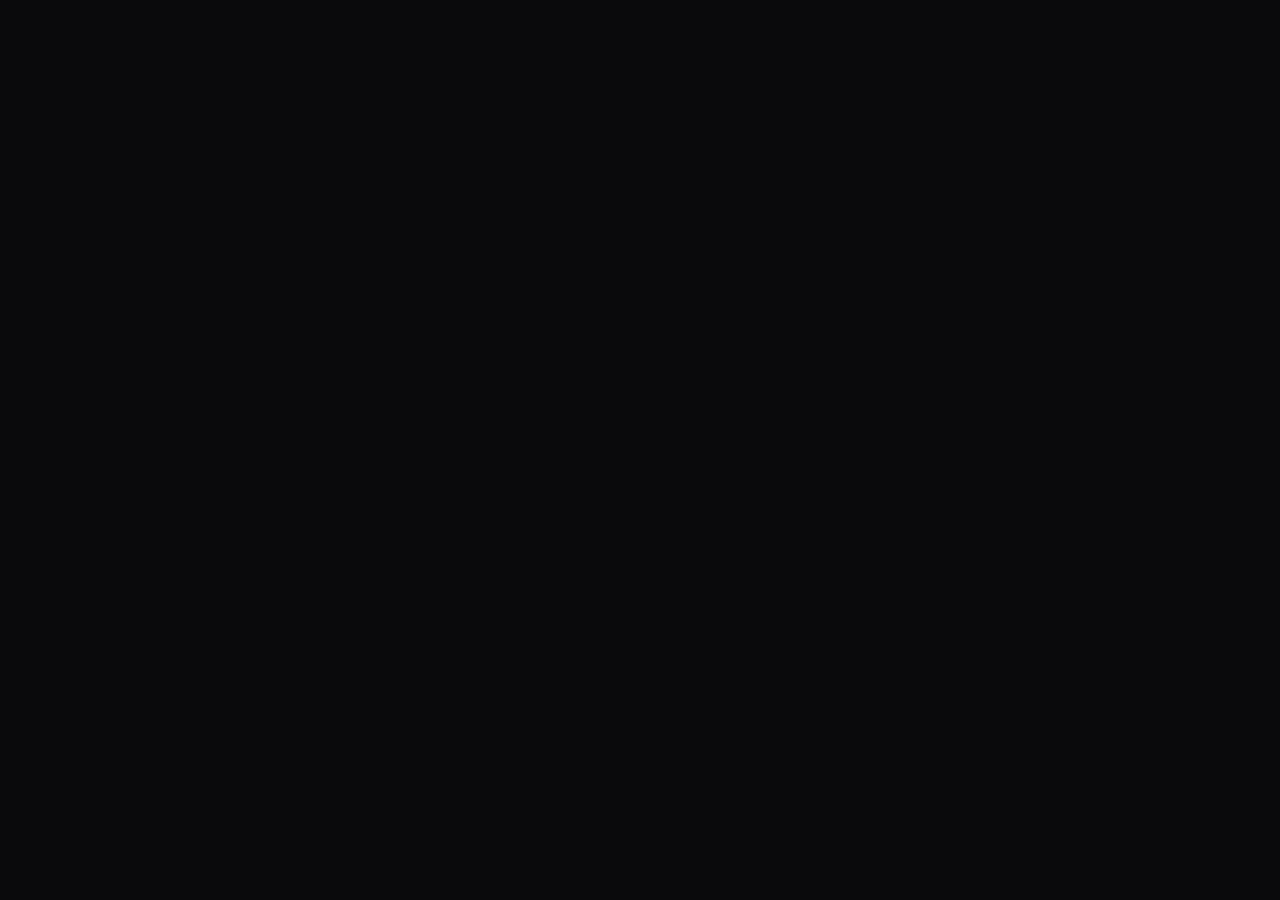
==== commit 69b61180: "redesign" ====
--- a/index.html
+++ b/index.html
@@ -3,612 +3,55 @@
     <head>
         <meta charset="UTF-8" />
         <meta name="viewport" content="width=device-width, initial-scale=1.0" />
-        <title>Viktor Taseski | Resume</title>
+        <meta name="theme-color" content="#0a0a0c" />
+        <title>
+            Viktor Taseski — Computer Science · Full-Stack &amp; Distributed
+            Systems
+        </title>
         <meta
             name="description"
-            content="Viktor Taseski - Third-year BSc Computer Science student focused on full-stack and distributed systems engineering."
+            content="Viktor Taseski — BSc Computer Science student building full-stack products and distributed Java systems. Selected projects, experience, and document archive."
         />
         <link rel="preconnect" href="https://fonts.googleapis.com" />
         <link rel="preconnect" href="https://fonts.gstatic.com" crossorigin />
         <link
-            href="https://fonts.googleapis.com/css2?family=Sora:wght@500;600;700&family=Space+Grotesk:wght@400;500;600&display=swap"
+            href="https://fonts.googleapis.com/css2?family=Bricolage+Grotesque:opsz,wght@12..96,500;12..96,600;12..96,700;12..96,800&family=Hanken+Grotesk:wght@400;500;600;700&family=JetBrains+Mono:wght@400;500;600&display=swap"
             rel="stylesheet"
         />
         <link rel="stylesheet" href="styles.css" />
+
+        <!-- No build step: React + htm loaded as ES modules so the app runs
+             from a plain static server (python3 -m http.server). -->
+        <script type="importmap">
+            {
+                "imports": {
+                    "react": "https://esm.sh/react@18.3.1",
+                    "react-dom/client": "https://esm.sh/react-dom@18.3.1/client?external=react",
+                    "htm": "https://esm.sh/htm@3.1.1"
+                }
+            }
+        </script>
     </head>
 
     <body>
-        <main class="paper">
-            <header class="masthead reveal">
+        <div id="root"></div>
+
+        <noscript>
+            <div style="max-width: 40rem; margin: 4rem auto; padding: 0 1.5rem; font-family: system-ui, sans-serif; color: #f4f1ea;">
                 <h1>Viktor Taseski</h1>
-                <p class="tagline">Third-Year BSc Computer Science Student</p>
-                <div class="divider"></div>
-                <div class="contact-row">
-                    <a href="mailto:vtaseski24@gmail.com"
-                        >vtaseski24@gmail.com</a
-                    >
-                    <span>+386 69 937 005</span>
-                    <span>+389 77 534 304</span>
-                    <a
-                        href="https://github.com/viktortaseski"
-                        target="_blank"
-                        rel="noopener noreferrer"
-                        >GitHub</a
-                    >
-                    <a
-                        href="https://linkedin.com/in/viktor-taseski-247a9b324"
-                        target="_blank"
-                        rel="noopener noreferrer"
-                        >LinkedIn</a
-                    >
-                </div>
-            </header>
+                <p>
+                    This résumé is an interactive React application and needs
+                    JavaScript enabled. You can still reach me directly:
+                </p>
+                <ul>
+                    <li><a href="mailto:vtaseski24@gmail.com">vtaseski24@gmail.com</a></li>
+                    <li><a href="https://github.com/viktortaseski">GitHub</a></li>
+                    <li><a href="https://linkedin.com/in/viktor-taseski-247a9b324">LinkedIn</a></li>
+                    <li><a href="assets/docs/Viktor_Taseski_Resume.pdf">Download CV (PDF)</a></li>
+                </ul>
+            </div>
+        </noscript>
 
-            <section class="lead reveal">
-                <img
-                    src="assets/profile.jpg"
-                    alt="Portrait of Viktor Taseski"
-                    class="profile"
-                />
-                <article>
-                    <h2>
-                        Building practical software from distributed Java
-                        systems to production web apps.
-                    </h2>
-                    <p>
-                        Computer Science student specializing in full-stack
-                        development (React, Node.js, PostgreSQL) and distributed
-                        Java systems. Built and deployed booking, ordering, and
-                        ticketing platforms, with focus on reliability,
-                        performance, and real-world usability.
-                    </p>
-                </article>
-            </section>
-
-            <section class="columns reveal">
-                <article class="column">
-                    <h3>Education</h3>
-                    <p>
-                        <strong>BSc Computer Science</strong><br />FAMNIT
-                        University, Koper, Slovenia
-                    </p>
-                    <p class="muted">2023 - Present</p>
-                    <p>
-                        <strong>High School Electrical Engineering</strong
-                        ><br />OSTU Gostivar, North Macedonia
-                    </p>
-                    <p class="muted">2019 - 2023</p>
-
-                    <h3>Technical Skills</h3>
-                    <p>
-                        <strong>Languages:</strong> Java, JavaScript/TypeScript,
-                        C/C++, SQL
-                    </p>
-                    <p>
-                        <strong>Web:</strong> React, Next.js, HTML5, CSS3,
-                        Bootstrap, Node.js
-                    </p>
-                    <p><strong>Databases:</strong> MySQL, PostgreSQL</p>
-                    <p>
-                        <strong>Tools &amp; Platforms:</strong> Git, GitHub Actions
-                        (Cron Jobs), Render, Cloudinary, Brevo, Zoho Mail
-                    </p>
-
-                    <h3>Tech Stack</h3>
-                    <div
-                        class="tech-stack-badges"
-                        aria-label="Tech stack badges"
-                    >
-                        <img
-                            class="tech-badge"
-                            src="https://img.shields.io/badge/c-%2300599C.svg?style=for-the-badge&logo=c&logoColor=white"
-                            alt="C"
-                            loading="lazy"
-                        />
-                        <img
-                            class="tech-badge"
-                            src="https://img.shields.io/badge/c++-%2300599C.svg?style=for-the-badge&logo=c%2B%2B&logoColor=white"
-                            alt="C++"
-                            loading="lazy"
-                        />
-                        <img
-                            class="tech-badge"
-                            src="https://img.shields.io/badge/css3-%231572B6.svg?style=for-the-badge&logo=css3&logoColor=white"
-                            alt="CSS3"
-                            loading="lazy"
-                        />
-                        <img
-                            class="tech-badge"
-                            src="https://img.shields.io/badge/python-3670A0?style=for-the-badge&logo=python&logoColor=ffdd54"
-                            alt="Python"
-                            loading="lazy"
-                        />
-                        <img
-                            class="tech-badge"
-                            src="https://img.shields.io/badge/java-%23ED8B00.svg?style=for-the-badge&logo=openjdk&logoColor=white"
-                            alt="Java"
-                            loading="lazy"
-                        />
-                        <img
-                            class="tech-badge"
-                            src="https://img.shields.io/badge/html5-%23E34F26.svg?style=for-the-badge&logo=html5&logoColor=white"
-                            alt="HTML5"
-                            loading="lazy"
-                        />
-                        <img
-                            class="tech-badge"
-                            src="https://img.shields.io/badge/typescript-%23007ACC.svg?style=for-the-badge&logo=typescript&logoColor=white"
-                            alt="TypeScript"
-                            loading="lazy"
-                        />
-                        <img
-                            class="tech-badge"
-                            src="https://img.shields.io/badge/latex-%23008080.svg?style=for-the-badge&logo=latex&logoColor=white"
-                            alt="LaTeX"
-                            loading="lazy"
-                        />
-                        <img
-                            class="tech-badge"
-                            src="https://img.shields.io/badge/javascript-%23323330.svg?style=for-the-badge&logo=javascript&logoColor=%23F7DF1E"
-                            alt="JavaScript"
-                            loading="lazy"
-                        />
-                        <img
-                            class="tech-badge"
-                            src="https://img.shields.io/badge/Render-%46E3B7.svg?style=for-the-badge&logo=render&logoColor=white"
-                            alt="Render"
-                            loading="lazy"
-                        />
-                        <img
-                            class="tech-badge"
-                            src="https://img.shields.io/badge/react-%2320232a.svg?style=for-the-badge&logo=react&logoColor=%2361DAFB"
-                            alt="React"
-                            loading="lazy"
-                        />
-                        <img
-                            class="tech-badge"
-                            src="https://img.shields.io/badge/mysql-4479A1.svg?style=for-the-badge&logo=mysql&logoColor=white"
-                            alt="MySQL"
-                            loading="lazy"
-                        />
-                        <img
-                            class="tech-badge"
-                            src="https://img.shields.io/badge/postgres-%23316192.svg?style=for-the-badge&logo=postgresql&logoColor=white"
-                            alt="PostgreSQL"
-                            loading="lazy"
-                        />
-                        <img
-                            class="tech-badge"
-                            src="https://img.shields.io/badge/blender-%23F5792A.svg?style=for-the-badge&logo=blender&logoColor=white"
-                            alt="Blender"
-                            loading="lazy"
-                        />
-                        <img
-                            class="tech-badge"
-                            src="https://img.shields.io/badge/Canva-%2300C4CC.svg?style=for-the-badge&logo=Canva&logoColor=white"
-                            alt="Canva"
-                            loading="lazy"
-                        />
-                        <img
-                            class="tech-badge"
-                            src="https://img.shields.io/badge/Inkscape-e0e0e0?style=for-the-badge&logo=inkscape&logoColor=080A13"
-                            alt="Inkscape"
-                            loading="lazy"
-                        />
-                        <img
-                            class="tech-badge"
-                            src="https://img.shields.io/badge/Gimp-657D8B?style=for-the-badge&logo=gimp&logoColor=FFFFFF"
-                            alt="GIMP"
-                            loading="lazy"
-                        />
-                        <img
-                            class="tech-badge"
-                            src="https://img.shields.io/badge/figma-%23F24E1E.svg?style=for-the-badge&logo=figma&logoColor=white"
-                            alt="Figma"
-                            loading="lazy"
-                        />
-                        <img
-                            class="tech-badge"
-                            src="https://img.shields.io/badge/git-%23F05033.svg?style=for-the-badge&logo=git&logoColor=white"
-                            alt="Git"
-                            loading="lazy"
-                        />
-                        <img
-                            class="tech-badge"
-                            src="https://img.shields.io/badge/github-%23121011.svg?style=for-the-badge&logo=github&logoColor=white"
-                            alt="GitHub"
-                            loading="lazy"
-                        />
-                        <img
-                            class="tech-badge"
-                            src="https://img.shields.io/badge/gitlab-%23181717.svg?style=for-the-badge&logo=gitlab&logoColor=white"
-                            alt="GitLab"
-                            loading="lazy"
-                        />
-                    </div>
-
-                    <h3>Work Experience</h3>
-                    <p>
-                        <strong>Freelance Web Developer – NGO Anisija</strong>
-                    </p>
-                    <p class="muted">Nov 2025 - Present</p>
-                    <ul>
-                        <li>
-                            Built and maintain the NGO's website, including DNS,
-                            HTTPS, and hosting setup.
-                        </li>
-                    </ul>
-                    <p class="link-row">
-                        <a
-                            href="https://anisija.org/"
-                            target="_blank"
-                            rel="noopener noreferrer"
-                            >anisija.org</a
-                        >
-                    </p>
-                    <p>
-                        <strong>Freelance Graphic Designer</strong>
-                    </p>
-                    <p class="muted">Jan 2021 - Present</p>
-                    <p>
-                        <strong>Waiter</strong>
-                    </p>
-                    <p class="muted">Oct 2023 - Aug 2025</p>
-                    <p>
-                        <strong>Direct Sales Representative – Kirby Company</strong>
-                    </p>
-                    <p class="muted">Jan 2023 - Aug 2023</p>
-                    <p>
-                        <strong>Event Organizer – City Cinema</strong>
-                    </p>
-                    <p class="muted">May 2023</p>
-
-                    <h3>Additional</h3>
-                    <p><strong>Driving License:</strong> B</p>
-                    <p>
-                        <strong>Languages:</strong> Macedonian (native), English
-                        (advanced), Serbo-Croatian (conversational), Slovenian
-                    </p>
-                </article>
-
-                <article class="column">
-                    <h3>Projects</h3>
-                    <div class="project">
-                        <h4>Railroads <span class="muted">– Jan 2025</span></h4>
-                        <p>
-                            Java + MPJ Express project using a
-                            <strong>Genetic Algorithm</strong> and
-                            <strong>DFS</strong> for distributed execution.
-                        </p>
-                        <ul>
-                            <li>
-                                Implemented a <b>Genetic Algorithm + DFS</b> to
-                                find the most affordable railroad map for a
-                                given set of trains and stations.
-                            </li>
-                            <li>
-                                Built sequential, parallel, and distributed
-                                versions; achieved <b>4.9x speedup</b>
-                                (parallel) and <b>~60% faster runtime</b>
-                                (distributed via MPJ Express) vs. sequential.
-                            </li>
-                        </ul>
-                        <p class="muted">
-                            Performance comparison table is available in the
-                            report on page 3.
-                        </p>
-                        <p class="link-row">
-                            <a
-                                href="https://github.com/viktortaseski/Railroads"
-                                target="_blank"
-                                rel="noopener noreferrer"
-                                >Repository</a
-                            >
-                            <a
-                                href="https://www.youtube.com/watch?v=1HUcuTYmTCM"
-                                target="_blank"
-                                rel="noopener noreferrer"
-                                >Video</a
-                            >
-                            <a
-                                href="https://github.com/viktortaseski/Railroads/blob/main/results.txt"
-                                target="_blank"
-                                rel="noopener noreferrer"
-                                >Results</a
-                            >
-                            <a
-                                href="assets/docs/Report_Railroads.pdf#page=3"
-                                target="_blank"
-                                rel="noopener noreferrer"
-                                >Open report</a
-                            >
-                        </p>
-                    </div>
-
-                    <div class="project">
-                        <h4>ML Diabetes Prediction <span class="muted">– Jan 2026</span></h4>
-                        <p>ANN and Gaussian Naïve Bayes models for diabetes prediction.</p>
-                        <ul>
-                            <li>
-                                Implemented <b>ANN</b> and <b>Gaussian Naïve Bayes</b>
-                                models with full preprocessing pipeline and structured
-                                experimentation, documenting all modeling decisions and
-                                performance analysis.
-                            </li>
-                            <li>
-                                Achieved ~80% overall accuracy; ANN reached
-                                <b>87%/63% recall</b> (diabetic/non-diabetic) and
-                                Naïve Bayes 81%/66%, with class imbalance reflected
-                                in stronger detection of positive cases.
-                            </li>
-                        </ul>
-                        <p class="link-row">
-                            <a
-                                href="https://www.kaggle.com/code/viktortaseski/diabetes-osupr"
-                                target="_blank"
-                                rel="noopener noreferrer"
-                                >Open on Kaggle</a
-                            >
-                        </p>
-                    </div>
-
-                    <div class="project">
-                        <h4>Dentra <span class="muted">– Active</span></h4>
-                        <p>
-                            Online appointment booking platform for dental
-                            clinics. Stack: Next.js, Node.js, Brevo, Cloudinary,
-                            Electron, Vite 5.
-                        </p>
-                        <ul>
-                            <li>
-                                Built the booking platform handling scheduling,
-                                admin panels, and DNS/hosting setup.
-                            </li>
-                            <li>
-                                Integrated transactional email reminders via
-                                Brevo and media management via Cloudinary.
-                            </li>
-                            <li>
-                                Developed a desktop app (Electron + Vite) with a
-                                32-tooth chart, patient records, and treatment
-                                history.
-                            </li>
-                        </ul>
-                        <p class="link-row">
-                            <a
-                                href="https://www.dentra.mk/"
-                                target="_blank"
-                                rel="noopener noreferrer"
-                                >dentra.mk</a
-                            >
-                        </p>
-                    </div>
-
-                    <div class="project">
-                        <h4>SelfServ <span class="muted">– Oct 2025</span></h4>
-                        <p>
-                            Full-stack self-ordering system for cafés and bars.
-                            Stack: React, Node.js, PostgreSQL.
-                        </p>
-                        <ul>
-                            <li>
-                                Customers browse menus and place orders via NFC
-                                or QR-code without staff interaction.
-                            </li>
-                            <li>
-                                Implemented real-time order routing to kitchen
-                                and bar printers, along with an analytics
-                                dashboard for order tracking.
-                            </li>
-                            <li>
-                                Developed a standalone print agent for custom
-                                POS receipt printing using raw printer commands.
-                            </li>
-                        </ul>
-                        <p class="link-row">
-                            <a
-                                href="https://github.com/viktortaseski/SelfServ"
-                                target="_blank"
-                                rel="noopener noreferrer"
-                                >Repository</a
-                            >
-                            <a
-                                href="https://selfserv-web.onrender.com/?token=TzqCtkeq4Hy5r5C6"
-                                target="_blank"
-                                rel="noopener noreferrer"
-                                >Live</a
-                            >
-                        </p>
-                    </div>
-
-                    <div class="project">
-                        <h4>Ticket Office <span class="muted">– Apr 2025</span></h4>
-                        <p>
-                            Full-stack ticketing platform with reservation, QR
-                            validation, and attendee check-in. Stack: React,
-                            Node.js, MySQL.
-                        </p>
-                        <p class="link-row">
-                            <a
-                                href="https://github.com/viktortaseski/TicketOffice"
-                                target="_blank"
-                                rel="noopener noreferrer"
-                                >Repository</a
-                            >
-                            <a
-                                href="https://www.youtube.com/watch?v=tvQAwN2jHxw"
-                                target="_blank"
-                                rel="noopener noreferrer"
-                                >Video</a
-                            >
-                            <a
-                                href="assets/docs/TicketOffice_Report.pdf"
-                                target="_blank"
-                                rel="noopener noreferrer"
-                                >Report</a
-                            >
-                        </p>
-                    </div>
-                </article>
-            </section>
-
-            <section class="documents reveal">
-                <div class="documents-intro">
-                    <h3>Document Archive</h3>
-                    <p>
-                        Open and read each PDF directly below. Download links
-                        are available for each document.
-                    </p>
-                    <p class="muted" id="doc-title">
-                        Railroads - Project Report (PDF)
-                    </p>
-                </div>
-                <article class="doc-carousel" id="doc-carousel">
-                    <div class="doc-tools">
-                        <button
-                            class="doc-nav"
-                            id="doc-prev"
-                            type="button"
-                            aria-label="Previous PDF"
-                        >
-                            &#8592;
-                        </button>
-                        <a
-                            id="doc-open"
-                            href="assets/docs/Report_Railroads.pdf"
-                            target="_blank"
-                            rel="noopener noreferrer"
-                            >Open</a
-                        >
-                        <a
-                            id="doc-download"
-                            href="assets/docs/Report_Railroads.pdf"
-                            download="Report_Railroads.pdf"
-                            >Download</a
-                        >
-                        <button
-                            class="doc-nav"
-                            id="doc-next"
-                            type="button"
-                            aria-label="Next PDF"
-                        >
-                            &#8594;
-                        </button>
-                        <span class="doc-count" id="doc-count">1 / 5</span>
-                    </div>
-                    <object
-                        id="doc-viewer"
-                        data="assets/docs/Report_Railroads.pdf"
-                        type="application/pdf"
-                        class="pdf-viewer"
-                    >
-                        <p>
-                            PDF preview unavailable.
-                            <a
-                                id="doc-fallback-link"
-                                href="assets/docs/Report_Railroads.pdf"
-                                target="_blank"
-                                rel="noopener noreferrer"
-                                >Open document</a
-                            >
-                        </p>
-                    </object>
-                </article>
-            </section>
-        </main>
-
-        <script>
-            (function () {
-                const docs = [
-                    {
-                        title: "Railroads - Project Report (PDF)",
-                        url: "assets/docs/Report_Railroads.pdf",
-                        filename: "Report_Railroads.pdf",
-                    },
-                    {
-                        title: "Research Project: Infection Number of Cayley Graphs - Solution Report",
-                        url: "assets/docs/RP_Cayley41_Solution_Report.pdf",
-                        filename: "RP_Cayley41_Solution_Report.pdf",
-                    },
-                    {
-                        title: "Ticket Office - Project Report (PDF)",
-                        url: "assets/docs/TicketOffice_Report.pdf",
-                        filename: "TicketOffice_Report.pdf",
-                    },
-                    {
-                        title: "Court Case Management System - SRS (PDF)",
-                        url: "assets/docs/SRS_Court_Case_Management_System.pdf",
-                        filename: "SRS_Court_Case_Management_System.pdf",
-                    },
-                    {
-                        title: "Curriculum Vitae (PDF)",
-                        url: "assets/docs/Viktor_Taseski_CV.pdf",
-                        filename: "Viktor_Taseski_CV.pdf",
-                    },
-                ];
-
-                const viewer = document.getElementById("doc-viewer");
-                const title = document.getElementById("doc-title");
-                const open = document.getElementById("doc-open");
-                const download = document.getElementById("doc-download");
-                const count = document.getElementById("doc-count");
-                const fallback = document.getElementById("doc-fallback-link");
-                const prev = document.getElementById("doc-prev");
-                const next = document.getElementById("doc-next");
-                const carousel = document.getElementById("doc-carousel");
-
-                let current = 0;
-                let touchStartX = null;
-                const swipeThreshold = 45;
-
-                function render(index) {
-                    const doc = docs[index];
-                    viewer.setAttribute("data", doc.url);
-                    title.textContent = doc.title;
-                    open.setAttribute("href", doc.url);
-                    download.setAttribute("href", doc.url);
-                    download.setAttribute("download", doc.filename);
-                    fallback.setAttribute("href", doc.url);
-                    count.textContent = index + 1 + " / " + docs.length;
-                }
-
-                function shift(step) {
-                    current = (current + step + docs.length) % docs.length;
-                    render(current);
-                }
-
-                prev.addEventListener("click", function () {
-                    shift(-1);
-                });
-
-                next.addEventListener("click", function () {
-                    shift(1);
-                });
-
-                carousel.addEventListener(
-                    "touchstart",
-                    function (event) {
-                        touchStartX = event.changedTouches[0].screenX;
-                    },
-                    { passive: true },
-                );
-
-                carousel.addEventListener(
-                    "touchend",
-                    function (event) {
-                        if (touchStartX === null) {
-                            return;
-                        }
-                        const delta =
-                            event.changedTouches[0].screenX - touchStartX;
-                        if (Math.abs(delta) > swipeThreshold) {
-                            shift(delta > 0 ? -1 : 1);
-                        }
-                        touchStartX = null;
-                    },
-                    { passive: true },
-                );
-            })();
-        </script>
+        <script type="module" src="app/main.js"></script>
     </body>
 </html>
--- a/styles.css
+++ b/styles.css
@@ -1,384 +1,1390 @@
+/* =====================================================================
+   Viktor Taseski — résumé
+   Aesthetic: dark "engineered terminal / editorial". Near-black warm
+   canvas, amber CRT accent, Bricolage Grotesque + JetBrains Mono.
+   ===================================================================== */
+
 :root {
-  --paper: #edf4ff;
-  --ink: #0f172a;
-  --muted: #4a607f;
-  --accent: #0f7bff;
-  --accent-2: #12d6ff;
-  --border: #bfd1eb;
-  --shadow: rgba(9, 20, 41, 0.14);
+    --bg: #0a0a0c;
+    --bg-2: #0d0d10;
+    --surface: #141417;
+    --surface-2: #18181c;
+
+    --ink: #f4f1ea;
+    --ink-2: #aaa69d;
+    --faint: #6c6960;
+
+    --line: rgba(255, 255, 255, 0.085);
+    --line-2: rgba(255, 255, 255, 0.05);
+
+    --accent: #ffb454;
+    --accent-2: #ff8a3d;
+    --accent-soft: rgba(255, 180, 84, 0.12);
+    --accent-line: rgba(255, 180, 84, 0.45);
+    --focus: rgba(255, 180, 84, 0.55);
+
+    --shadow-lg: 0 30px 70px -30px rgba(0, 0, 0, 0.85);
+
+    --sans: "Hanken Grotesk", system-ui, sans-serif;
+    --display: "Bricolage Grotesque", "Hanken Grotesk", sans-serif;
+    --mono: "JetBrains Mono", ui-monospace, "Courier New", monospace;
+
+    --content: 1080px;
+    --radius: 18px;
+    --radius-sm: 12px;
+    --ease: cubic-bezier(0.22, 1, 0.36, 1);
+
+    --mx: 50vw;
+    --my: 30vh;
 }
 
 * {
-  box-sizing: border-box;
+    box-sizing: border-box;
+}
+
+html {
+    scroll-behavior: smooth;
+    scroll-padding-top: 92px;
 }
 
 body {
-  margin: 0;
-  color: var(--ink);
-  background:
-    radial-gradient(circle at 14% 8%, rgba(18, 214, 255, 0.28) 0%, transparent 43%),
-    radial-gradient(circle at 86% 6%, rgba(15, 123, 255, 0.22) 0%, transparent 40%),
-    linear-gradient(170deg, #f4f9ff 0%, #e7effd 58%, #edf4ff 100%);
-  font-family: "Space Grotesk", "Segoe UI", "Trebuchet MS", sans-serif;
-  line-height: 1.55;
-}
-
-.paper {
-  width: min(1120px, 92vw);
-  margin: 2rem auto;
-  padding: 2rem;
-  background: linear-gradient(180deg, #f8fbff 0%, var(--paper) 100%);
-  border: 1px solid var(--border);
-  border-radius: 18px;
-  box-shadow: 0 24px 52px var(--shadow);
-}
-
-.masthead {
-  text-align: center;
-}
-
-.edition {
-  margin: 0;
-  letter-spacing: 0.14em;
-  text-transform: uppercase;
-  color: var(--muted);
-  font-size: 0.78rem;
-}
-
-h1,
-h2,
-h3,
-h4 {
-  font-family: "Sora", "Space Grotesk", sans-serif;
-  margin: 0;
-}
-
-h1 {
-  font-size: clamp(2.2rem, 5.1vw, 4rem);
-  letter-spacing: 0.08em;
-  text-transform: uppercase;
-}
-
-.tagline {
-  margin: 0.2rem 0 0;
-  font-size: 1rem;
-  color: var(--muted);
-}
-
-.divider {
-  height: 2px;
-  background: linear-gradient(90deg, transparent 0%, var(--accent) 20%, var(--accent-2) 50%, var(--accent) 80%, transparent 100%);
-  margin: 0.9rem 0 1rem;
-}
-
-.contact-row {
-  display: flex;
-  flex-wrap: wrap;
-  justify-content: center;
-  gap: 0.8rem 1.4rem;
-  font-size: 0.95rem;
+    margin: 0;
+    color: var(--ink);
+    background: var(--bg);
+    font-family: var(--sans);
+    font-size: 1.0625rem;
+    line-height: 1.65;
+    -webkit-font-smoothing: antialiased;
+    text-rendering: optimizeLegibility;
+    overflow-x: hidden;
 }
 
 a {
-  color: var(--accent);
-  text-underline-offset: 2px;
-  transition: color 120ms ease;
-}
-
-a:hover {
-  color: #095ec7;
-}
-
-.lead {
-  margin-top: 1.8rem;
-  display: grid;
-  grid-template-columns: minmax(220px, 280px) 1fr;
-  gap: 1.6rem;
-  align-items: center;
-  padding-bottom: 1.5rem;
-}
-
-.profile {
-  width: 100%;
-  max-width: 280px;
-  aspect-ratio: 1 / 1;
-  object-fit: cover;
-  object-position: center;
-  border: 6px solid #e9f2ff;
-  outline: 1px solid #86a9d9;
-  filter: saturate(0.95) contrast(1.03);
-  border-radius: 14px;
-}
-
-.kicker {
-  margin: 0;
-  font-size: 0.8rem;
-  letter-spacing: 0.1em;
-  text-transform: uppercase;
-  color: var(--muted);
-}
-
-.lead h2 {
-  margin-top: 0.35rem;
-  font-size: clamp(1.55rem, 3.3vw, 2.25rem);
-  line-height: 1.1;
-}
-
-.columns {
-  margin-top: 1.4rem;
-  display: grid;
-  grid-template-columns: repeat(2, minmax(0, 1fr));
-  gap: 1.2rem;
-}
-
-.column {
-  padding-right: 0.3rem;
-}
-
-.column h3 {
-  margin: 0.7rem 0 0.3rem;
-  font-size: 1.4rem;
-  border-bottom: 1px solid var(--border);
-}
-
-.column p {
-  margin: 0.45rem 0;
-}
-
-.muted {
-  color: var(--muted);
+    color: var(--accent);
+    text-decoration: none;
+}
+
+::selection {
+    background: var(--accent);
+    color: #1a1206;
+}
+
+:focus-visible {
+    outline: 2px solid var(--accent);
+    outline-offset: 3px;
+    border-radius: 4px;
+}
+
+strong,
+b {
+    font-weight: 600;
+    color: var(--ink);
+}
+
+/* =====================================================================
+   Atmospheric background
+   ===================================================================== */
+.bg {
+    position: fixed;
+    inset: 0;
+    z-index: -1;
+    overflow: hidden;
+    pointer-events: none;
+    background: radial-gradient(
+            120% 90% at 50% -10%,
+            var(--bg-2) 0%,
+            var(--bg) 55%
+        );
+}
+
+.bg-grid {
+    position: absolute;
+    inset: -2px;
+    background-image: radial-gradient(
+        rgba(255, 255, 255, 0.05) 1px,
+        transparent 1.4px
+    );
+    background-size: 34px 34px;
+    mask-image: radial-gradient(
+        100% 80% at 50% 20%,
+        #000 0%,
+        transparent 80%
+    );
+    -webkit-mask-image: radial-gradient(
+        100% 80% at 50% 20%,
+        #000 0%,
+        transparent 80%
+    );
+    animation: gridDrift 24s linear infinite;
+}
+
+@keyframes gridDrift {
+    to {
+        background-position: 34px 34px;
+    }
+}
+
+.bg-blob {
+    position: absolute;
+    width: 46vw;
+    height: 46vw;
+    border-radius: 50%;
+    filter: blur(120px);
+    opacity: 0.5;
+    will-change: transform;
+}
+
+.bg-blob-a {
+    top: -14vw;
+    right: -8vw;
+    background: radial-gradient(circle, rgba(255, 138, 61, 0.22), transparent 70%);
+    animation: float1 26s var(--ease) infinite alternate;
+}
+
+.bg-blob-b {
+    bottom: -18vw;
+    left: -10vw;
+    background: radial-gradient(circle, rgba(255, 180, 84, 0.14), transparent 70%);
+    animation: float2 32s var(--ease) infinite alternate;
+}
+
+@keyframes float1 {
+    to {
+        transform: translate(-6vw, 8vh) scale(1.15);
+    }
+}
+@keyframes float2 {
+    to {
+        transform: translate(7vw, -6vh) scale(1.1);
+    }
+}
+
+.bg-spotlight {
+    position: absolute;
+    inset: 0;
+    background: radial-gradient(
+        520px circle at var(--mx) var(--my),
+        rgba(255, 180, 84, 0.08),
+        transparent 62%
+    );
+    transition: background 0.1s linear;
+}
+
+.bg-grain {
+    position: absolute;
+    inset: 0;
+    opacity: 0.045;
+    mix-blend-mode: overlay;
+    background-image: url("data:image/svg+xml,%3Csvg xmlns='http://www.w3.org/2000/svg' width='160' height='160'%3E%3Cfilter id='n'%3E%3CfeTurbulence type='fractalNoise' baseFrequency='0.85' numOctaves='2' stitchTiles='stitch'/%3E%3C/filter%3E%3Crect width='100%25' height='100%25' filter='url(%23n)'/%3E%3C/svg%3E");
+}
+
+/* =====================================================================
+   Custom cursor
+   ===================================================================== */
+.cursor-dot,
+.cursor-ring {
+    position: fixed;
+    top: 0;
+    left: 0;
+    z-index: 9999;
+    pointer-events: none;
+    opacity: 0;
+    border-radius: 50%;
+}
+
+.cursor-dot {
+    width: 6px;
+    height: 6px;
+    background: var(--accent);
+    transition: opacity 0.25s ease;
+}
+
+.cursor-ring {
+    width: 34px;
+    height: 34px;
+    border: 1.5px solid var(--accent-line);
+    transition: width 0.22s var(--ease), height 0.22s var(--ease),
+        background 0.22s var(--ease), border-color 0.22s var(--ease),
+        opacity 0.25s ease;
+}
+
+.cursor-on .cursor-dot,
+.cursor-on .cursor-ring {
+    opacity: 1;
+}
+
+.cursor-hot .cursor-ring {
+    width: 56px;
+    height: 56px;
+    background: var(--accent-soft);
+    border-color: var(--accent);
+}
+
+.cursor-hot .cursor-dot {
+    opacity: 0;
+}
+
+.has-cursor,
+.has-cursor * {
+    cursor: none !important;
+}
+
+/* Scroll-progress bar */
+.scroll-progress {
+    position: fixed;
+    top: 0;
+    left: 0;
+    width: 100%;
+    height: 2px;
+    z-index: 100;
+    background: linear-gradient(90deg, var(--accent), var(--accent-2));
+    transform: scaleX(0);
+    transform-origin: left;
+    will-change: transform;
+}
+
+/* =====================================================================
+   Top navigation
+   ===================================================================== */
+.nav {
+    position: sticky;
+    top: 0;
+    z-index: 40;
+    background: rgba(10, 10, 12, 0.6);
+    backdrop-filter: saturate(1.3) blur(14px);
+    -webkit-backdrop-filter: saturate(1.3) blur(14px);
+    border-bottom: 1px solid var(--line);
+}
+
+.nav-inner {
+    width: min(var(--content), 92vw);
+    margin: 0 auto;
+    height: 66px;
+    display: flex;
+    align-items: center;
+    justify-content: space-between;
+    gap: 1rem;
+}
+
+.nav-brand {
+    display: inline-flex;
+    align-items: center;
+    gap: 0.7rem;
+    color: var(--ink);
+}
+
+.nav-logo {
+    width: 32px;
+    height: 32px;
+    object-fit: cover;
+    border-radius: 9px;
+    border: 1px solid var(--line);
+    background: var(--surface);
+    transition: transform 0.3s var(--ease), border-color 0.3s ease;
+}
+
+.nav-brand:hover .nav-logo {
+    transform: scale(1.06);
+    border-color: var(--accent-line);
+}
+
+.nav-name {
+    font-family: var(--display);
+    font-weight: 700;
+    font-size: 1.02rem;
+    letter-spacing: -0.01em;
+}
+
+.nav-links {
+    display: flex;
+    align-items: center;
+    gap: 1.7rem;
+    font-family: var(--mono);
+    font-size: 0.8rem;
+    font-weight: 500;
+}
+
+.nav-link {
+    position: relative;
+    display: inline-flex;
+    align-items: baseline;
+    gap: 0.35rem;
+    color: var(--ink-2);
+    padding: 0.4rem 0;
+    transition: color 0.18s ease;
+}
+
+.nav-link-i {
+    font-size: 0.62rem;
+    color: var(--faint);
+    transition: color 0.18s ease;
+}
+
+.nav-link::after {
+    content: "";
+    position: absolute;
+    left: 0;
+    bottom: 0.05rem;
+    width: 100%;
+    height: 1.5px;
+    background: var(--accent);
+    transform: scaleX(0);
+    transform-origin: left;
+    transition: transform 0.28s var(--ease);
+}
+
+.nav-link:hover {
+    color: var(--ink);
+}
+
+.nav-link.is-active {
+    color: var(--ink);
+}
+
+.nav-link.is-active .nav-link-i {
+    color: var(--accent);
+}
+
+.nav-link.is-active::after,
+.nav-link:hover::after {
+    transform: scaleX(1);
+}
+
+.nav-ext {
+    color: var(--accent);
+    font-weight: 600;
+}
+
+/* Hamburger */
+.nav-toggle {
+    display: none;
+    flex-direction: column;
+    justify-content: center;
+    gap: 5px;
+    width: 44px;
+    height: 44px;
+    margin-right: -0.5rem;
+    padding: 0;
+    background: none;
+    border: 0;
+}
+
+.nav-toggle span {
+    display: block;
+    width: 22px;
+    height: 2px;
+    margin: 0 auto;
+    border-radius: 2px;
+    background: var(--ink);
+    transition: transform 0.28s var(--ease), opacity 0.2s ease;
+}
+
+.nav-toggle.is-open span:nth-child(1) {
+    transform: translateY(7px) rotate(45deg);
+}
+.nav-toggle.is-open span:nth-child(2) {
+    opacity: 0;
+}
+.nav-toggle.is-open span:nth-child(3) {
+    transform: translateY(-7px) rotate(-45deg);
+}
+
+.nav-overlay {
+    display: none;
+    position: fixed;
+    inset: 66px 0 0;
+    z-index: 35;
+    background: rgba(0, 0, 0, 0.55);
+    opacity: 0;
+    pointer-events: none;
+    transition: opacity 0.25s ease;
+}
+.nav-overlay.is-open {
+    opacity: 1;
+    pointer-events: auto;
+}
+
+.mobile-menu {
+    display: none;
+    position: fixed;
+    top: 66px;
+    left: 0;
+    right: 0;
+    z-index: 36;
+    flex-direction: column;
+    padding: 0.4rem clamp(1rem, 6vw, 2rem) 1.5rem;
+    background: var(--bg-2);
+    border-bottom: 1px solid var(--line);
+    box-shadow: var(--shadow-lg);
+    transform: translateY(-16px);
+    opacity: 0;
+    pointer-events: none;
+    transition: transform 0.3s var(--ease), opacity 0.24s ease;
+}
+.mobile-menu.is-open {
+    transform: none;
+    opacity: 1;
+    pointer-events: auto;
+}
+
+.mobile-link {
+    font-family: var(--display);
+    font-weight: 600;
+    font-size: 1.4rem;
+    letter-spacing: -0.01em;
+    color: var(--ink);
+    padding: 0.8rem 0;
+    border-bottom: 1px solid var(--line-2);
+}
+.mobile-link:last-child {
+    border-bottom: 0;
+}
+.mobile-link.is-active,
+.mobile-ext {
+    color: var(--accent);
+}
+
+/* =====================================================================
+   Page shell
+   ===================================================================== */
+.page {
+    width: min(var(--content), 92vw);
+    margin: 0 auto;
+    padding-bottom: 4rem;
+}
+
+/* =====================================================================
+   Hero
+   ===================================================================== */
+.hero {
+    padding: clamp(3rem, 8vw, 6.5rem) 0 clamp(2rem, 5vw, 3.5rem);
+}
+
+.hero-grid {
+    display: grid;
+    grid-template-columns: 1fr minmax(240px, 330px);
+    gap: clamp(2rem, 5vw, 4.5rem);
+    align-items: center;
+}
+
+.hero-status {
+    display: inline-flex;
+    align-items: center;
+    gap: 0.6rem;
+    margin: 0 0 1.6rem;
+    padding: 0.42rem 0.85rem;
+    font-family: var(--mono);
+    font-size: 0.74rem;
+    color: var(--ink-2);
+    border: 1px solid var(--line);
+    border-radius: 999px;
+    background: var(--surface);
+}
+
+.status-dot {
+    width: 7px;
+    height: 7px;
+    border-radius: 50%;
+    background: var(--accent);
+    box-shadow: 0 0 0 0 rgba(255, 180, 84, 0.6);
+    animation: pulse 2.4s ease-out infinite;
+}
+
+@keyframes pulse {
+    0% {
+        box-shadow: 0 0 0 0 rgba(255, 180, 84, 0.55);
+    }
+    70%,
+    100% {
+        box-shadow: 0 0 0 7px rgba(255, 180, 84, 0);
+    }
+}
+
+.status-sep {
+    color: var(--faint);
+}
+.status-now {
+    color: var(--accent);
+}
+.status-time {
+    margin-left: 0.3rem;
+    padding-left: 0.7rem;
+    border-left: 1px solid var(--line);
+    color: var(--faint);
+    font-variant-numeric: tabular-nums;
+}
+
+.hero-name {
+    font-family: var(--display);
+    font-weight: 800;
+    font-size: clamp(3.2rem, 11vw, 8rem);
+    line-height: 0.88;
+    letter-spacing: -0.045em;
+    margin: 0;
+    color: var(--ink);
+}
+
+.hero-name-line {
+    display: block;
+    opacity: 0;
+    transform: translateY(0.35em);
+    transition: opacity 0.8s var(--ease), transform 0.8s var(--ease);
+}
+
+.hero-name-line:nth-child(2) {
+    transition-delay: 0.12s;
+}
+
+.hero.is-visible .hero-name-line {
+    opacity: 1;
+    transform: none;
+}
+
+.hero-name-accent {
+    color: var(--accent);
+    -webkit-text-stroke: 0;
+}
+
+.hero-role {
+    font-family: var(--mono);
+    font-size: clamp(0.82rem, 2vw, 1rem);
+    letter-spacing: 0.02em;
+    color: var(--accent);
+    margin: 1.4rem 0 1.3rem;
+    min-height: 1.4em;
+}
+
+.hero-lead {
+    font-family: var(--display);
+    font-weight: 500;
+    font-size: clamp(1.25rem, 2.6vw, 1.8rem);
+    line-height: 1.25;
+    letter-spacing: -0.015em;
+    color: var(--ink);
+    margin: 0 0 1.1rem;
+    max-width: 30ch;
+    text-wrap: balance;
+}
+
+.hero-bio {
+    margin: 0 0 1.8rem;
+    color: var(--ink-2);
+    max-width: 54ch;
+}
+
+.hero-contact {
+    display: flex;
+    flex-wrap: wrap;
+    gap: 0.6rem;
+}
+
+.magnet-wrap {
+    display: inline-flex;
+    will-change: transform;
+}
+
+.hero-link {
+    font-family: var(--mono);
+    font-size: 0.8rem;
+    color: var(--ink);
+    padding: 0.46rem 0.9rem;
+    border: 1px solid var(--line);
+    border-radius: 999px;
+    background: var(--surface);
+    transition: border-color 0.2s ease, color 0.2s ease, background 0.2s ease;
+}
+
+.hero-link:hover {
+    color: var(--accent);
+    border-color: var(--accent-line);
+    background: var(--accent-soft);
+}
+
+/* Portrait — framed monitor still */
+.hero-portrait {
+    margin: 0;
+    perspective: 900px;
+}
+
+.portrait-frame {
+    position: relative;
+    border-radius: var(--radius);
+    transform: rotateX(var(--rx, 0)) rotateY(var(--ry, 0));
+    transform-style: preserve-3d;
+    transition: transform 0.25s var(--ease);
+    will-change: transform;
+}
+
+.portrait-frame img {
+    width: 100%;
+    aspect-ratio: 4 / 5;
+    object-fit: cover;
+    object-position: center top;
+    border-radius: var(--radius);
+    border: 1px solid var(--line);
+    filter: grayscale(0.35) contrast(1.03);
+    box-shadow: var(--shadow-lg);
+    transition: filter 0.4s ease;
+}
+
+.hero-portrait:hover .portrait-frame img {
+    filter: grayscale(0) contrast(1.05);
+}
+
+.portrait-corner {
+    position: absolute;
+    width: 16px;
+    height: 16px;
+    border: 1.5px solid var(--accent);
+    opacity: 0.8;
+}
+.portrait-corner.tl {
+    top: -5px;
+    left: -5px;
+    border-right: 0;
+    border-bottom: 0;
+}
+.portrait-corner.tr {
+    top: -5px;
+    right: -5px;
+    border-left: 0;
+    border-bottom: 0;
+}
+.portrait-corner.bl {
+    bottom: -5px;
+    left: -5px;
+    border-right: 0;
+    border-top: 0;
+}
+.portrait-corner.br {
+    bottom: -5px;
+    right: -5px;
+    border-left: 0;
+    border-top: 0;
+}
+
+.portrait-cap {
+    position: absolute;
+    left: 0;
+    right: 0;
+    bottom: 0.6rem;
+    display: flex;
+    justify-content: space-between;
+    padding: 0 0.8rem;
+    font-family: var(--mono);
+    font-size: 0.62rem;
+    letter-spacing: 0.04em;
+    color: var(--ink);
+    text-shadow: 0 1px 6px rgba(0, 0, 0, 0.9);
+}
+
+/* Metrics strip */
+.hero-metrics {
+    display: grid;
+    grid-template-columns: repeat(4, 1fr);
+    gap: 1rem;
+    margin: clamp(2.5rem, 6vw, 4rem) 0 0;
+    padding-top: 1.8rem;
+    border-top: 1px solid var(--line);
+}
+
+.metric {
+    margin: 0;
+}
+
+.metric-value {
+    font-family: var(--display);
+    font-weight: 700;
+    font-size: clamp(1.8rem, 4.5vw, 3rem);
+    line-height: 1;
+    letter-spacing: -0.03em;
+    color: var(--ink);
+}
+
+.metric-suffix {
+    color: var(--accent);
+}
+
+.metric-label {
+    margin: 0.5rem 0 0;
+    font-family: var(--mono);
+    font-size: 0.7rem;
+    letter-spacing: 0.03em;
+    text-transform: uppercase;
+    color: var(--faint);
+}
+
+/* =====================================================================
+   Sections
+   ===================================================================== */
+.section {
+    padding-top: clamp(3.5rem, 8vw, 6rem);
+}
+
+.section-head {
+    display: flex;
+    align-items: center;
+    gap: 1rem;
+    margin-bottom: 2.4rem;
+}
+
+.section-index {
+    font-family: var(--mono);
+    font-size: 0.82rem;
+    color: var(--accent);
+}
+
+.section-rule {
+    flex: 1 1 auto;
+    height: 1px;
+    background: linear-gradient(90deg, var(--line), transparent);
+}
+
+.section-title {
+    font-family: var(--display);
+    font-weight: 700;
+    font-size: clamp(1.6rem, 3.6vw, 2.4rem);
+    letter-spacing: -0.025em;
+    margin: 0;
+    color: var(--ink);
+}
+
+.section-intro {
+    margin: -0.6rem 0 1.8rem;
+    color: var(--ink-2);
+    max-width: 62ch;
+}
+
+/* =====================================================================
+   Entries (experience / education)
+   ===================================================================== */
+.entries {
+    display: flex;
+    flex-direction: column;
+}
+
+.entry {
+    display: grid;
+    grid-template-columns: 180px 1fr;
+    gap: 1.8rem;
+    padding: 1.5rem 0;
+    border-top: 1px solid var(--line-2);
+    transition: background 0.2s ease;
+}
+
+.entry:first-child {
+    border-top: 0;
+    padding-top: 0;
+}
+
+.entry-date {
+    position: relative;
+    margin: 0.2rem 0 0;
+    padding-left: 1.1rem;
+    font-family: var(--mono);
+    font-size: 0.78rem;
+    color: var(--faint);
+}
+
+.entry-node {
+    position: absolute;
+    left: 0;
+    top: 0.45em;
+    width: 7px;
+    height: 7px;
+    border-radius: 50%;
+    border: 1.5px solid var(--accent-line);
+    background: var(--bg);
+    transition: background 0.2s ease, box-shadow 0.2s ease;
+}
+
+.entry:hover .entry-node {
+    background: var(--accent);
+    box-shadow: 0 0 10px var(--accent-line);
+}
+
+.entry-role {
+    font-family: var(--display);
+    font-weight: 600;
+    font-size: 1.22rem;
+    letter-spacing: -0.01em;
+    margin: 0;
+    color: var(--ink);
+}
+
+.entry-org {
+    color: var(--faint);
+    font-weight: 500;
+}
+
+.entry-points {
+    margin: 0.5rem 0 0;
+    padding-left: 1.1rem;
+    color: var(--ink-2);
+}
+.entry-points li {
+    margin: 0.2rem 0;
+}
+.entry-points li::marker {
+    color: var(--accent-line);
+}
+
+/* =====================================================================
+   Action links
+   ===================================================================== */
+.link-row {
+    display: flex;
+    flex-wrap: wrap;
+    gap: 0.5rem 1.5rem;
+    margin-top: 0.9rem;
+}
+
+.action-link {
+    font-family: var(--mono);
+    font-size: 0.78rem;
+    color: var(--ink);
+    padding-bottom: 2px;
+    background-image: linear-gradient(var(--accent), var(--accent));
+    background-size: 0% 1.5px;
+    background-position: 0 100%;
+    background-repeat: no-repeat;
+    transition: background-size 0.28s var(--ease), color 0.2s ease;
+}
+
+.action-link:hover {
+    color: var(--accent);
+    background-size: 100% 1.5px;
+}
+
+/* =====================================================================
+   Projects
+   ===================================================================== */
+.projects {
+    display: grid;
+    gap: 1.1rem;
 }
 
 .project {
-  margin: 0.7rem 0;
-  padding-bottom: 0.5rem;
-  border-bottom: 1px dashed var(--border);
-}
-
-.project h4,
-.doc-head h4 {
-  font-size: 1.22rem;
-}
-
-.project ul,
-.column ul {
-  margin: 0.3rem 0 0.5rem 1.1rem;
-  padding: 0;
-}
-
-.tech-stack-badges {
-  display: flex;
-  flex-wrap: wrap;
-  gap: 0.4rem;
-  margin: 0.45rem 0 0.7rem;
-}
-
-.tech-badge {
-  height: 28px;
-  width: auto;
-  border-radius: 6px;
-  box-shadow: 0 2px 6px rgba(15, 123, 255, 0.2);
-}
-
-.link-row {
-  display: flex;
-  flex-wrap: wrap;
-  gap: 0.65rem 1rem;
-}
-
-.documents {
-  margin-top: 1.5rem;
-}
-
-.documents-intro {
-  margin-bottom: 0.8rem;
-}
-
-.documents-intro h3 {
-  margin: 0 0 0.3rem;
-  font-size: 1.4rem;
-  border-bottom: 1px solid var(--border);
-}
-
-.documents-intro p {
-  margin: 0.45rem 0;
-}
-
-.doc-carousel {
-  border: 1px solid var(--border);
-  background: #f8fbff;
-  padding: 0.8rem;
-  border-radius: 12px;
-}
-
-.doc-head {
-  display: grid;
-  grid-template-columns: 44px 1fr 44px;
-  align-items: center;
-  gap: 0.7rem;
-  margin-bottom: 0.65rem;
-}
-
-.doc-nav {
-  border: 1px solid var(--border);
-  background: #edf4ff;
-  color: var(--ink);
-  cursor: pointer;
-  height: 40px;
-  width: 80px;
-  font-size: 1.2rem;
-  line-height: 1;
-  border-radius: 16px;
-}
-
-.doc-nav:hover {
-  background: #dceaff;
-}
-
-.doc-tools {
-  display: grid;
-  grid-template-columns: 1fr auto auto auto auto 1fr;
-  align-items: center;
-  column-gap: 0.8rem;
-  row-gap: 0.5rem;
-  margin-bottom: 0.65rem;
-}
-
-.doc-tools a {
-  white-space: nowrap;
-  font-size: 0.92rem;
-  font-weight: 600;
-}
-
-.doc-tools> :nth-child(1) {
-  grid-column: 2;
-}
-
-.doc-tools> :nth-child(2) {
-  grid-column: 3;
-}
-
-.doc-tools> :nth-child(3) {
-  grid-column: 4;
-}
-
-.doc-tools> :nth-child(4) {
-  grid-column: 5;
-}
-
-.doc-count {
-  grid-column: 6;
-  justify-self: end;
-  margin-left: 0;
-  font-size: 0.9rem;
-  color: var(--muted);
+    position: relative;
+    border: 1px solid var(--line);
+    border-radius: var(--radius);
+    background: linear-gradient(180deg, var(--surface), var(--bg-2));
+    transform: perspective(1000px) rotateX(var(--rx, 0)) rotateY(var(--ry, 0));
+    transform-style: preserve-3d;
+    transition: transform 0.25s var(--ease), border-color 0.25s ease;
+    will-change: transform;
+}
+
+.project:hover {
+    border-color: var(--accent-line);
+}
+
+.project-glow {
+    position: absolute;
+    inset: 0;
+    border-radius: var(--radius);
+    background: radial-gradient(
+        420px circle at var(--gx, 50%) var(--gy, 50%),
+        var(--accent-soft),
+        transparent 55%
+    );
+    opacity: 0;
+    transition: opacity 0.3s ease;
+    pointer-events: none;
+}
+
+.project:hover .project-glow {
+    opacity: 1;
+}
+
+.project-body {
+    position: relative;
+    padding: 1.7rem 1.8rem;
+    transform: translateZ(20px);
+}
+
+.project-top {
+    display: flex;
+    align-items: baseline;
+    gap: 0.9rem;
+}
+
+.project-index {
+    font-family: var(--mono);
+    font-size: 0.82rem;
+    color: var(--accent);
+}
+
+.project-name {
+    font-family: var(--display);
+    font-weight: 700;
+    font-size: clamp(1.35rem, 2.6vw, 1.85rem);
+    letter-spacing: -0.025em;
+    margin: 0;
+    flex: 1 1 auto;
+    color: var(--ink);
+}
+
+.project-when {
+    font-family: var(--mono);
+    font-size: 0.74rem;
+    color: var(--faint);
+    white-space: nowrap;
+}
+
+.project-desc {
+    margin: 0.7rem 0 0;
+    color: var(--ink);
+}
+
+.project-points {
+    margin: 0.6rem 0 0;
+    padding-left: 1.1rem;
+    color: var(--ink-2);
+}
+.project-points li {
+    margin: 0.24rem 0;
+}
+.project-points li::marker {
+    color: var(--accent-line);
+}
+
+.project .link-row {
+    margin-top: 1.1rem;
+}
+
+/* =====================================================================
+   Tags / chips
+   ===================================================================== */
+.tags {
+    list-style: none;
+    display: flex;
+    flex-wrap: wrap;
+    gap: 0.45rem;
+    margin: 1.1rem 0 0;
+    padding: 0;
+}
+
+.tag {
+    font-family: var(--mono);
+    font-size: 0.72rem;
+    color: var(--ink-2);
+    padding: 0.28rem 0.62rem;
+    border: 1px solid var(--line);
+    border-radius: 999px;
+    background: var(--surface-2);
+    transition: color 0.18s ease, border-color 0.18s ease, background 0.18s ease;
+    white-space: nowrap;
+}
+
+.tag:hover {
+    color: var(--accent);
+    border-color: var(--accent-line);
+    background: var(--accent-soft);
+}
+
+/* =====================================================================
+   Skills
+   ===================================================================== */
+.skill-grid {
+    display: grid;
+    grid-template-columns: repeat(auto-fit, minmax(230px, 1fr));
+    gap: 1.6rem 2.2rem;
+    margin-bottom: 2.6rem;
+}
+
+.skill-cat h4 {
+    margin: 0 0 0.4rem;
+    font-family: var(--mono);
+    font-size: 0.72rem;
+    letter-spacing: 0.05em;
+    text-transform: uppercase;
+    color: var(--accent);
+    font-weight: 500;
+}
+
+.skill-cat p {
+    margin: 0;
+    color: var(--ink-2);
+}
+
+.chips-label {
+    font-family: var(--mono);
+    font-size: 0.72rem;
+    letter-spacing: 0.05em;
+    text-transform: uppercase;
+    color: var(--accent);
+    margin: 0 0 1rem;
+}
+
+/* Infinite marquee */
+.marquee {
+    overflow: hidden;
+    margin-bottom: 2.2rem;
+    -webkit-mask-image: linear-gradient(
+        90deg,
+        transparent,
+        #000 8%,
+        #000 92%,
+        transparent
+    );
+    mask-image: linear-gradient(
+        90deg,
+        transparent,
+        #000 8%,
+        #000 92%,
+        transparent
+    );
+}
+
+.marquee-track {
+    display: flex;
+    gap: 0.55rem;
+    width: max-content;
+    margin: 0;
+    padding: 0.3rem 0;
+    list-style: none;
+    animation: marquee 38s linear infinite;
+}
+
+.marquee:hover .marquee-track {
+    animation-play-state: paused;
+}
+
+@keyframes marquee {
+    to {
+        transform: translateX(-50%);
+    }
+}
+
+.meta-facts {
+    font-family: var(--mono);
+    font-size: 0.82rem;
+    color: var(--ink-2);
+    margin: 0;
+}
+
+.meta-facts strong {
+    color: var(--accent);
+    font-weight: 500;
+}
+
+/* =====================================================================
+   Documents
+   ===================================================================== */
+.doc-browser {
+    display: grid;
+    grid-template-columns: minmax(0, 280px) minmax(0, 1fr);
+    gap: 1.6rem;
+    align-items: start;
+}
+
+.doc-index {
+    display: flex;
+    flex-direction: column;
+    gap: 0.1rem;
+}
+
+.doc-group {
+    margin: 1.2rem 0 0.5rem;
+    font-family: var(--mono);
+    font-size: 0.68rem;
+    letter-spacing: 0.05em;
+    text-transform: uppercase;
+    color: var(--accent);
+}
+.doc-group:first-child {
+    margin-top: 0;
+}
+
+.doc-item {
+    display: flex;
+    align-items: center;
+    gap: 0.6rem;
+    font-family: var(--sans);
+    font-size: 0.96rem;
+    text-align: left;
+    background: none;
+    border: 0;
+    color: var(--ink-2);
+    padding: 0.5rem 0.6rem;
+    border-radius: var(--radius-sm);
+    transition: color 0.18s ease, background 0.18s ease;
+}
+
+.doc-item-mark {
+    flex: none;
+    width: 6px;
+    height: 6px;
+    border-radius: 50%;
+    border: 1.5px solid var(--line);
+    transition: all 0.18s ease;
+}
+
+.doc-item:hover {
+    color: var(--ink);
+    background: var(--surface);
+}
+
+.doc-item.is-active {
+    color: var(--ink);
+    font-weight: 600;
+    background: var(--accent-soft);
+}
+
+.doc-item.is-active .doc-item-mark {
+    background: var(--accent);
+    border-color: var(--accent);
+    box-shadow: 0 0 8px var(--accent-line);
+}
+
+.doc-stage {
+    border: 1px solid var(--line);
+    border-radius: var(--radius);
+    overflow: hidden;
+    background: var(--surface);
+    box-shadow: var(--shadow-lg);
+}
+
+.doc-toolbar {
+    display: flex;
+    align-items: center;
+    gap: 1rem;
+    flex-wrap: wrap;
+    padding: 0.7rem 1.1rem;
+    border-bottom: 1px solid var(--line);
+    background: var(--surface-2);
+}
+
+.doc-dots {
+    display: inline-flex;
+    gap: 6px;
+}
+.doc-dots i {
+    width: 10px;
+    height: 10px;
+    border-radius: 50%;
+    background: var(--line);
+}
+.doc-dots i:first-child {
+    background: var(--accent-2);
+}
+.doc-dots i:nth-child(2) {
+    background: var(--accent);
+}
+
+.doc-title {
+    margin: 0;
+    flex: 1 1 auto;
+    font-family: var(--mono);
+    font-size: 0.82rem;
+    color: var(--ink-2);
+}
+
+.doc-actions {
+    display: flex;
+    gap: 1.1rem;
+    font-family: var(--mono);
+    font-size: 0.78rem;
+}
+
+.doc-actions a {
+    color: var(--ink);
+    transition: color 0.16s ease;
+}
+.doc-actions a:hover {
+    color: var(--accent);
 }
 
 .pdf-viewer {
-  width: 100%;
-  height: 800px;
-  border: 1px solid var(--border);
-  background: #eef5ff;
-  border-radius: 10px;
-}
-
+    width: 100%;
+    height: 78vh;
+    min-height: 460px;
+    border: 0;
+    display: block;
+    background: #0e0e10;
+}
+
+.pdf-fallback {
+    padding: 2rem;
+    font-family: var(--mono);
+    font-size: 0.85rem;
+    color: var(--ink-2);
+}
+
+/* =====================================================================
+   Footer
+   ===================================================================== */
+.footer {
+    margin-top: clamp(4rem, 9vw, 7rem);
+    padding-top: 2.4rem;
+    border-top: 1px solid var(--line);
+}
+
+.footer-cta {
+    margin-bottom: 2.6rem;
+}
+
+.footer-kicker {
+    margin: 0 0 0.5rem;
+    font-family: var(--mono);
+    font-size: 0.74rem;
+    letter-spacing: 0.05em;
+    text-transform: uppercase;
+    color: var(--accent);
+}
+
+.footer-mail {
+    font-family: var(--display);
+    font-weight: 700;
+    font-size: clamp(2rem, 7vw, 4.5rem);
+    letter-spacing: -0.035em;
+    line-height: 1;
+    color: var(--ink);
+    background-image: linear-gradient(var(--accent), var(--accent));
+    background-size: 0% 3px;
+    background-position: 0 100%;
+    background-repeat: no-repeat;
+    transition: background-size 0.4s var(--ease), color 0.3s ease;
+}
+
+.footer-mail:hover {
+    color: var(--accent);
+    background-size: 100% 3px;
+}
+
+.footer-row {
+    display: flex;
+    justify-content: space-between;
+    flex-wrap: wrap;
+    gap: 0.6rem 1.2rem;
+    font-family: var(--mono);
+    font-size: 0.74rem;
+    color: var(--faint);
+}
+
+.footer-links {
+    display: flex;
+    flex-wrap: wrap;
+    gap: 0.6rem;
+}
+.footer-links a {
+    color: var(--ink-2);
+}
+.footer-links a:hover {
+    color: var(--accent);
+}
+
+/* =====================================================================
+   Reveal animation
+   ===================================================================== */
 .reveal {
-  opacity: 0;
-  transform: translateY(8px);
-  animation: reveal 0.55s ease forwards;
-}
-
-.lead.reveal {
-  animation-delay: 0.12s;
-}
-
-.columns.reveal {
-  animation-delay: 0.22s;
-}
-
-.documents.reveal {
-  animation-delay: 0.32s;
-}
-
-@keyframes reveal {
-  to {
+    opacity: 0;
+    transform: translateY(26px);
+    transition: opacity 0.8s var(--ease), transform 0.8s var(--ease);
+}
+
+.reveal.is-visible {
     opacity: 1;
-    transform: translateY(0);
-  }
-}
-
-@media (max-width: 1024px) {
-  .columns {
-    grid-template-columns: repeat(2, minmax(0, 1fr));
-  }
-}
-
-@media (max-width: 760px) {
-  .paper {
-    margin: 1rem auto;
-    padding: 1.05rem;
-  }
-
-  .lead {
-    grid-template-columns: 1fr;
-    justify-items: center;
-    text-align: center;
-  }
-
-  .columns {
-    grid-template-columns: 1fr;
-  }
-
-  .contact-row {
-    gap: 0.3rem 0.8rem;
-  }
-
-  .doc-head {
-    grid-template-columns: 38px 1fr 38px;
-  }
-
-  .doc-tools {
-    grid-template-columns: repeat(4, auto);
-    justify-content: center;
-    column-gap: 0.45rem;
-    row-gap: 0.45rem;
-  }
-
-  .doc-tools > :nth-child(1) {
-    grid-column: 1;
-  }
-
-  .doc-tools > :nth-child(2) {
-    grid-column: 2;
-  }
-
-  .doc-tools > :nth-child(3) {
-    grid-column: 3;
-  }
-
-  .doc-tools > :nth-child(4) {
-    grid-column: 4;
-  }
-
-  .doc-nav {
-    width: 58px;
-    height: 36px;
-  }
-
-  .doc-tools a {
-    font-size: 0.84rem;
-  }
-
-  .tech-badge {
-    height: 25px;
-  }
-
-  .pdf-viewer {
-    height: 460px;
-  }
-
-  .doc-count {
-    grid-column: 1 / -1;
-    justify-self: center;
-  }
-}
+    transform: none;
+}
+
+/* =====================================================================
+   Responsive
+   ===================================================================== */
+@media (max-width: 860px) {
+    .nav-links {
+        display: none;
+    }
+    .nav-toggle {
+        display: flex;
+    }
+    .nav-overlay,
+    .mobile-menu {
+        display: flex;
+    }
+    .nav-overlay {
+        display: block;
+    }
+
+    .hero-grid {
+        grid-template-columns: 1fr;
+        gap: 1.8rem;
+    }
+    .hero-portrait {
+        order: -1;
+        max-width: 200px;
+    }
+    .hero-metrics {
+        grid-template-columns: repeat(2, 1fr);
+        gap: 1.4rem 1rem;
+    }
+
+    .doc-browser {
+        grid-template-columns: 1fr;
+    }
+    .pdf-viewer {
+        height: 62vh;
+        min-height: 380px;
+    }
+    .doc-actions a {
+        padding: 0.4rem 0.8rem;
+        border: 1px solid var(--line);
+        border-radius: 999px;
+    }
+}
+
+@media (max-width: 560px) {
+    body {
+        font-size: 1rem;
+    }
+    .nav-name {
+        display: none;
+    }
+    .hero-portrait {
+        display: none;
+    }
+    .hero {
+        padding-top: clamp(2rem, 8vw, 3rem);
+    }
+    .entry {
+        grid-template-columns: 1fr;
+        gap: 0.3rem;
+    }
+    .entry-date {
+        order: 2;
+        margin-top: 0.2rem;
+    }
+    .project-body {
+        padding: 1.4rem 1.3rem;
+    }
+    .project-top {
+        flex-wrap: wrap;
+    }
+    .status-time {
+        display: none;
+    }
+}
+
+@media (prefers-reduced-motion: reduce) {
+    html {
+        scroll-behavior: auto;
+    }
+    .reveal,
+    .hero-name-line {
+        opacity: 1;
+        transform: none;
+        transition: none;
+    }
+    .bg-grid,
+    .bg-blob-a,
+    .bg-blob-b,
+    .status-dot,
+    .marquee-track {
+        animation: none;
+    }
+    .project,
+    .portrait-frame {
+        transform: none;
+    }
+}
